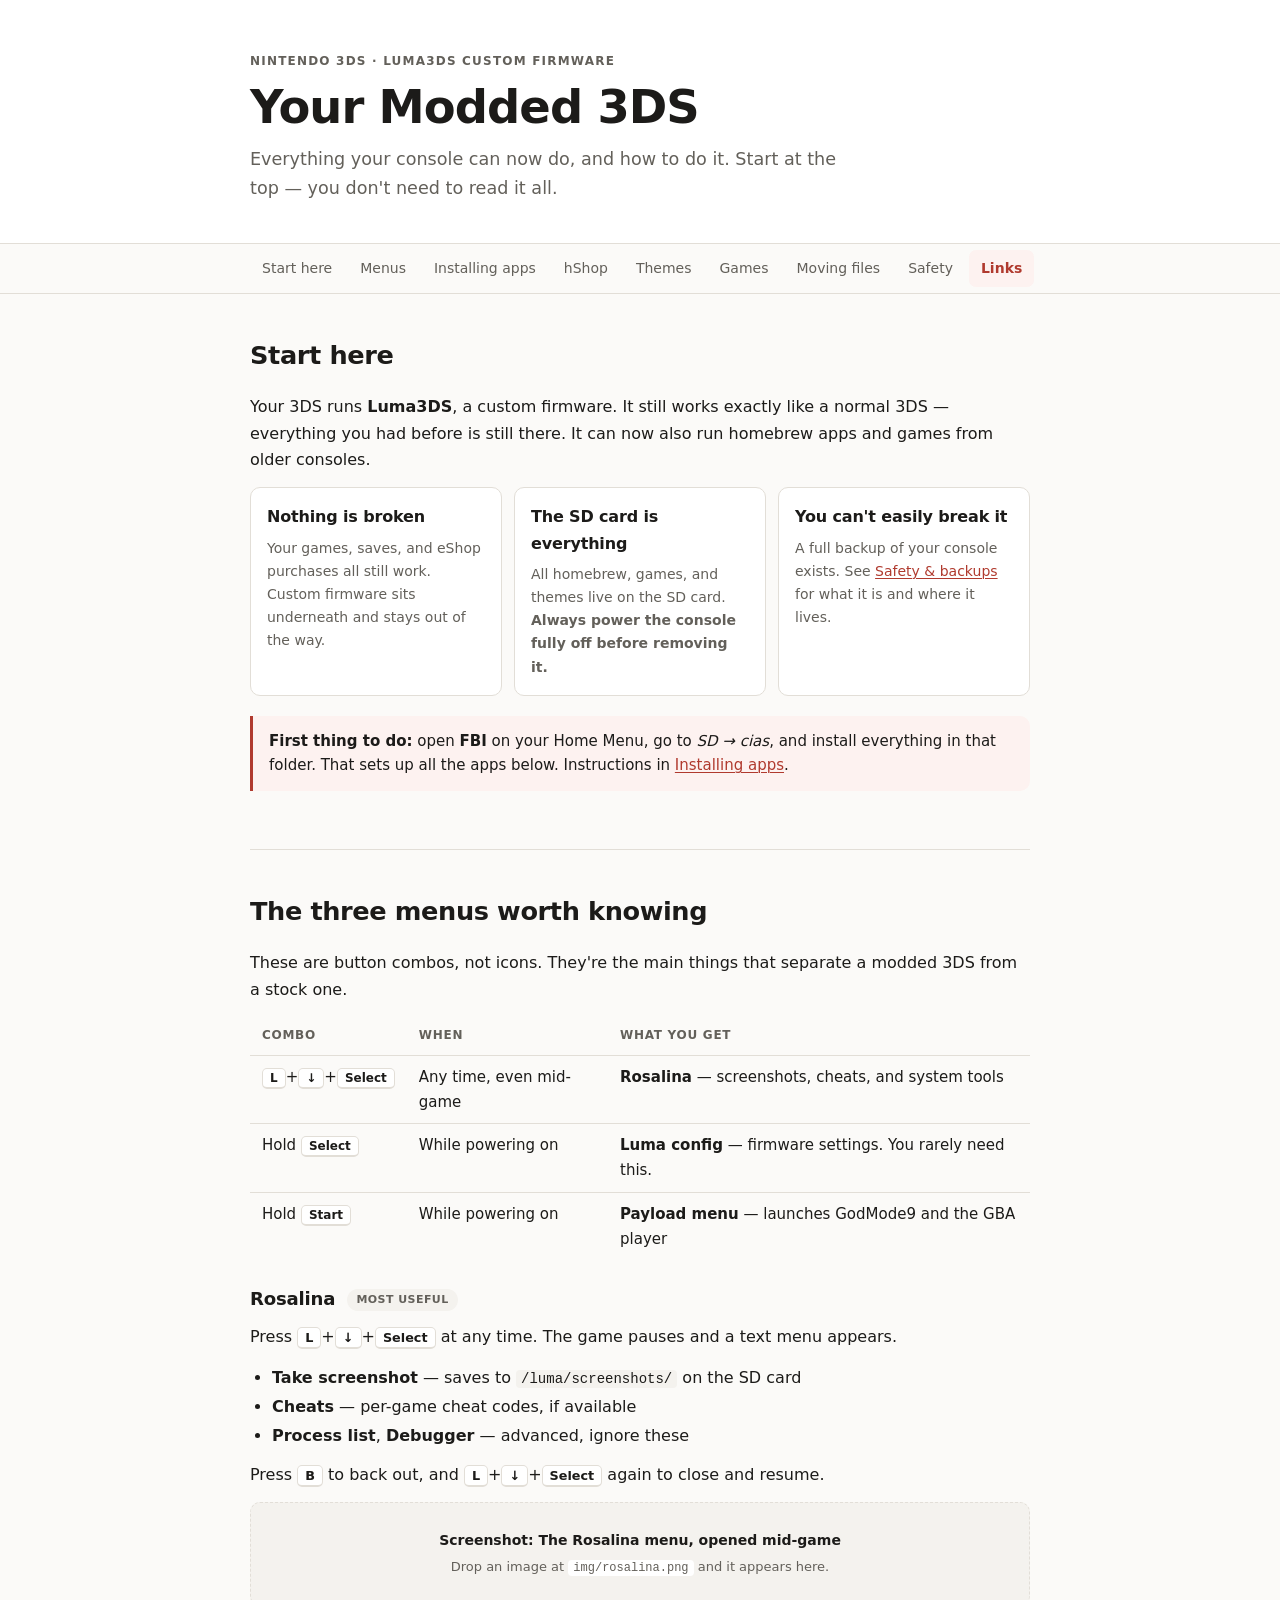
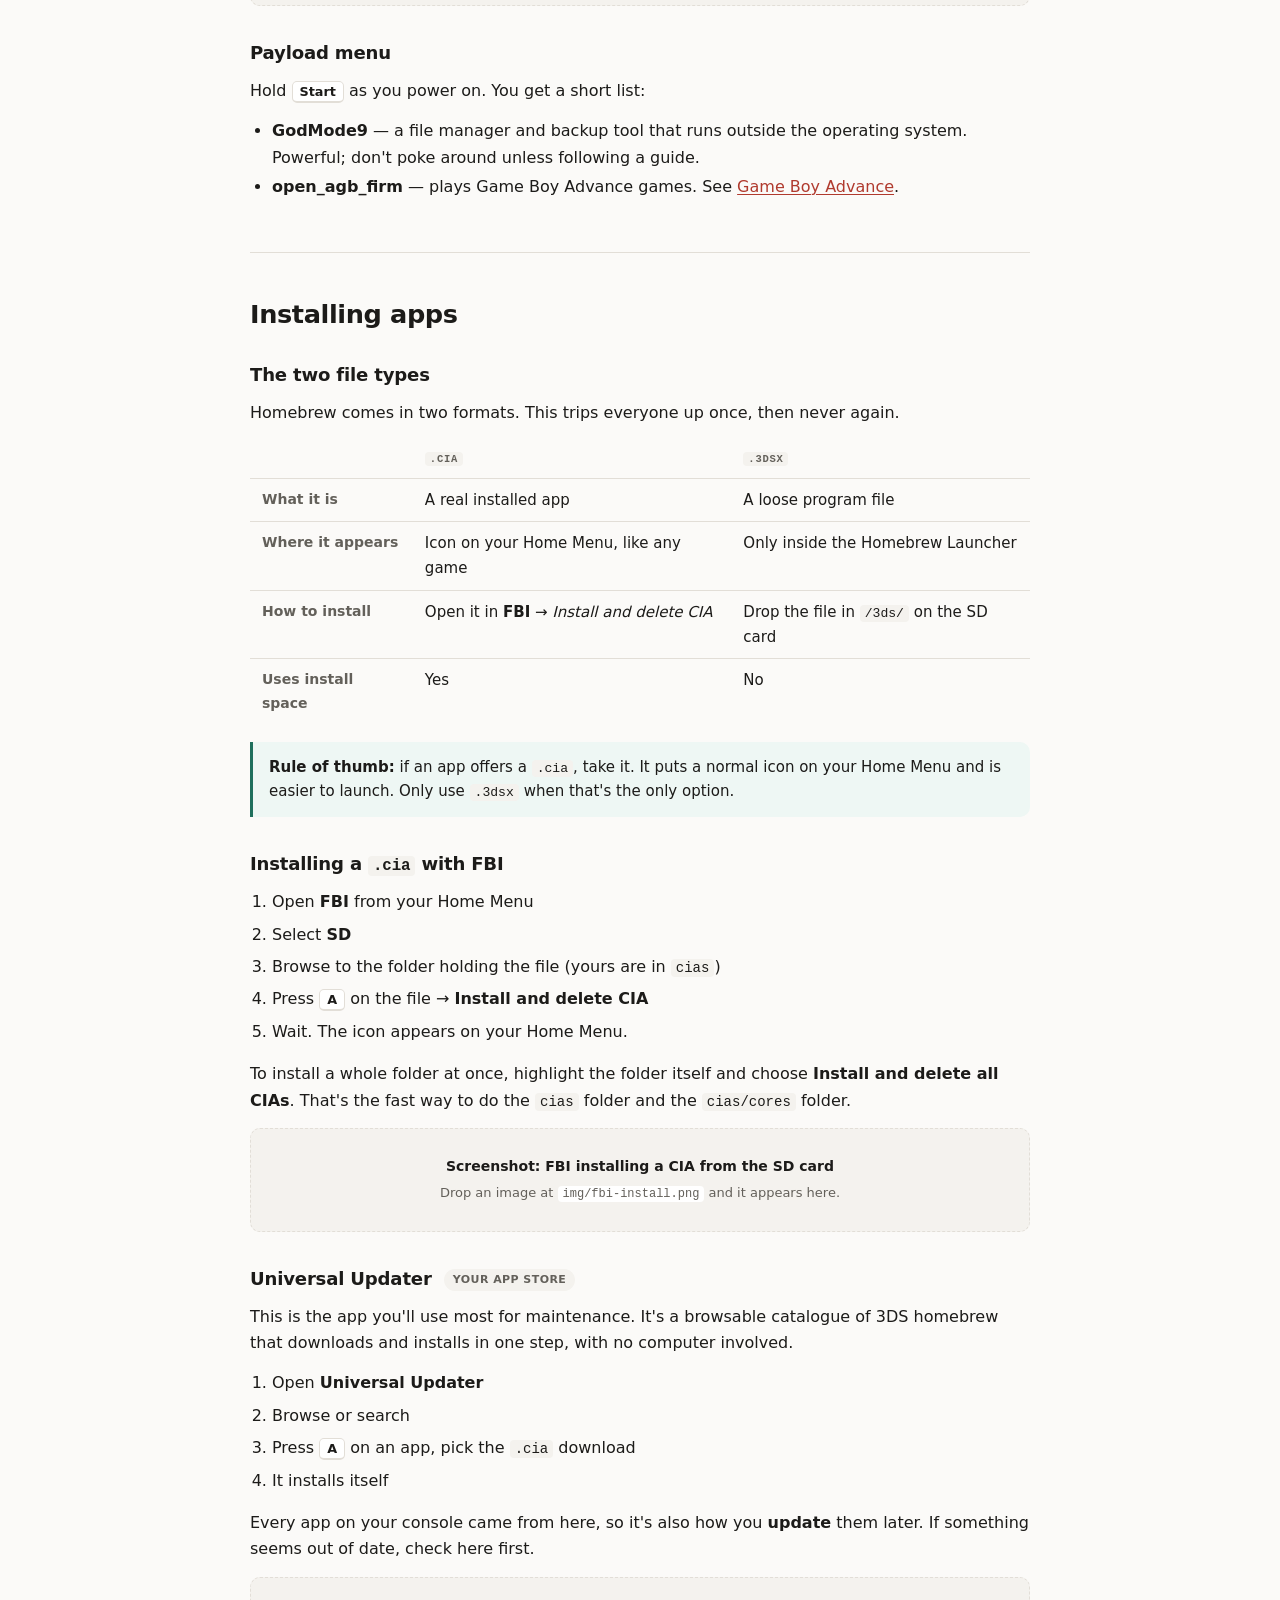
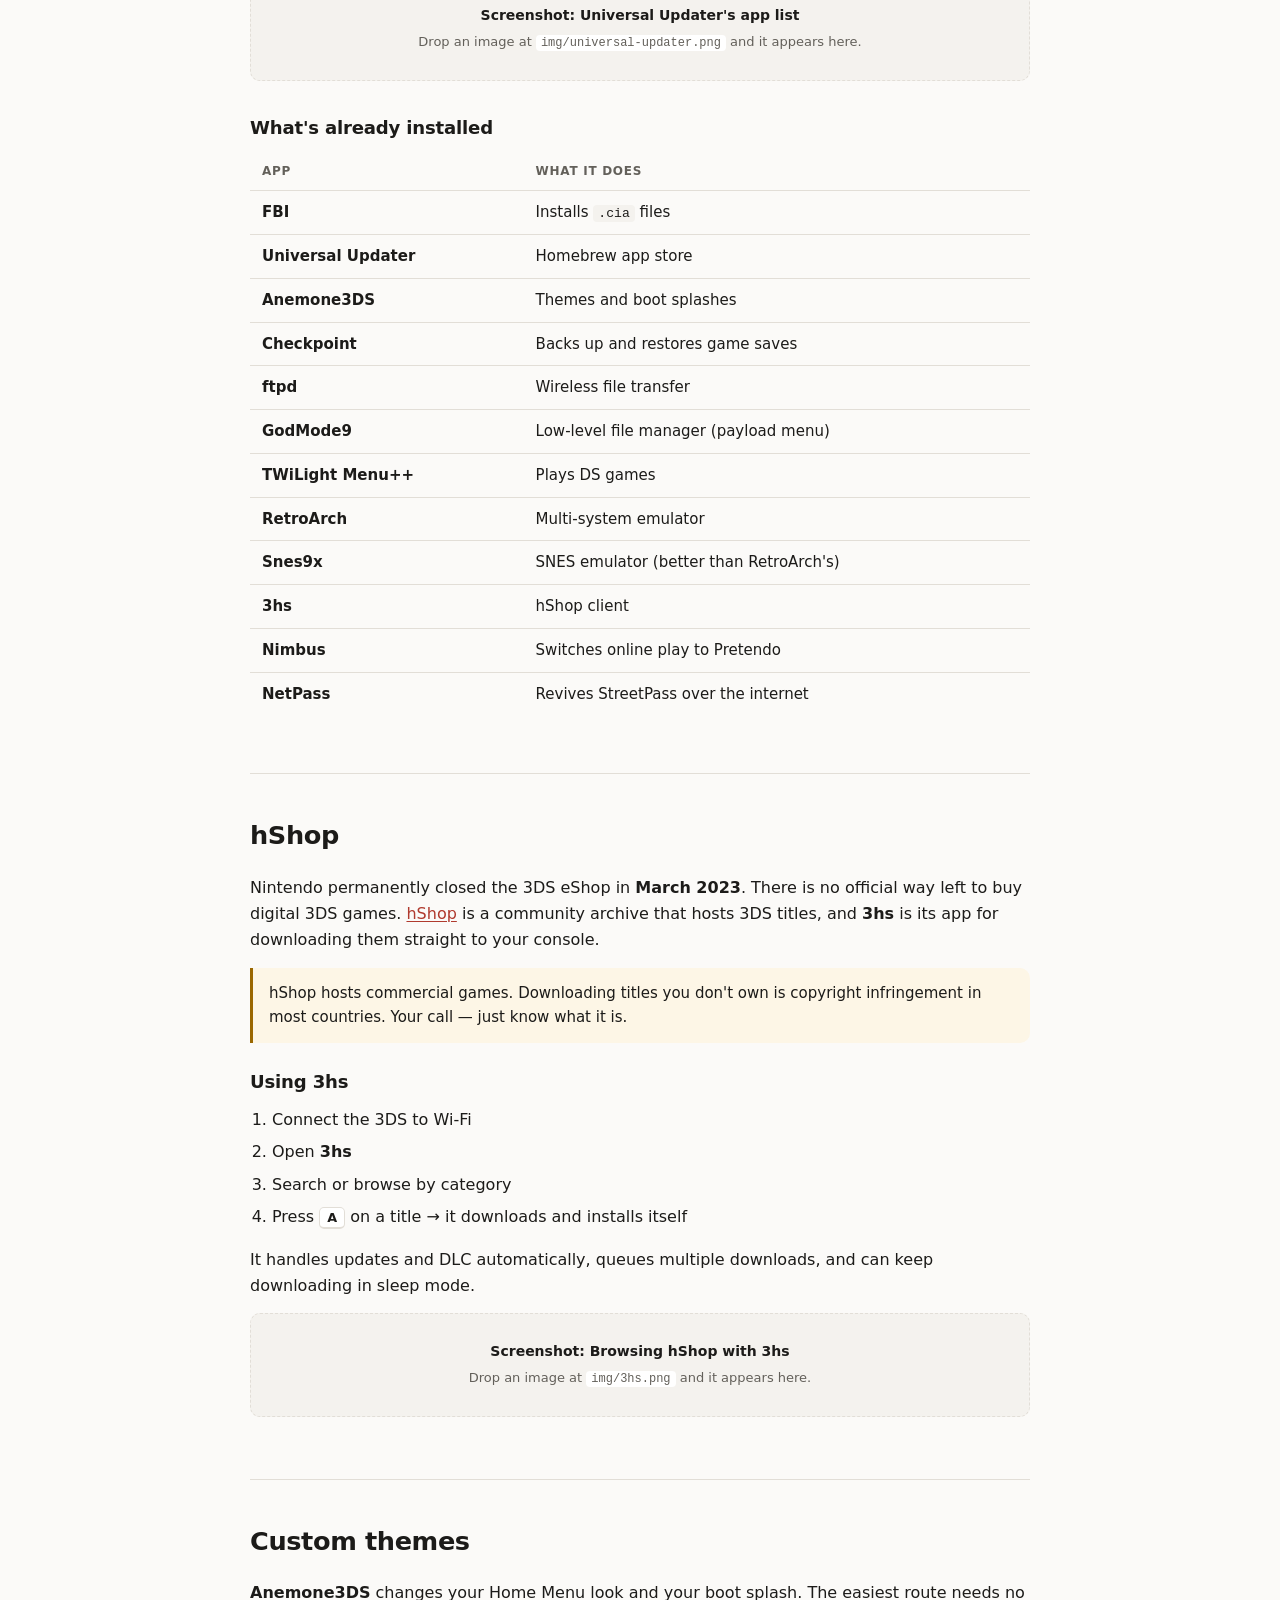
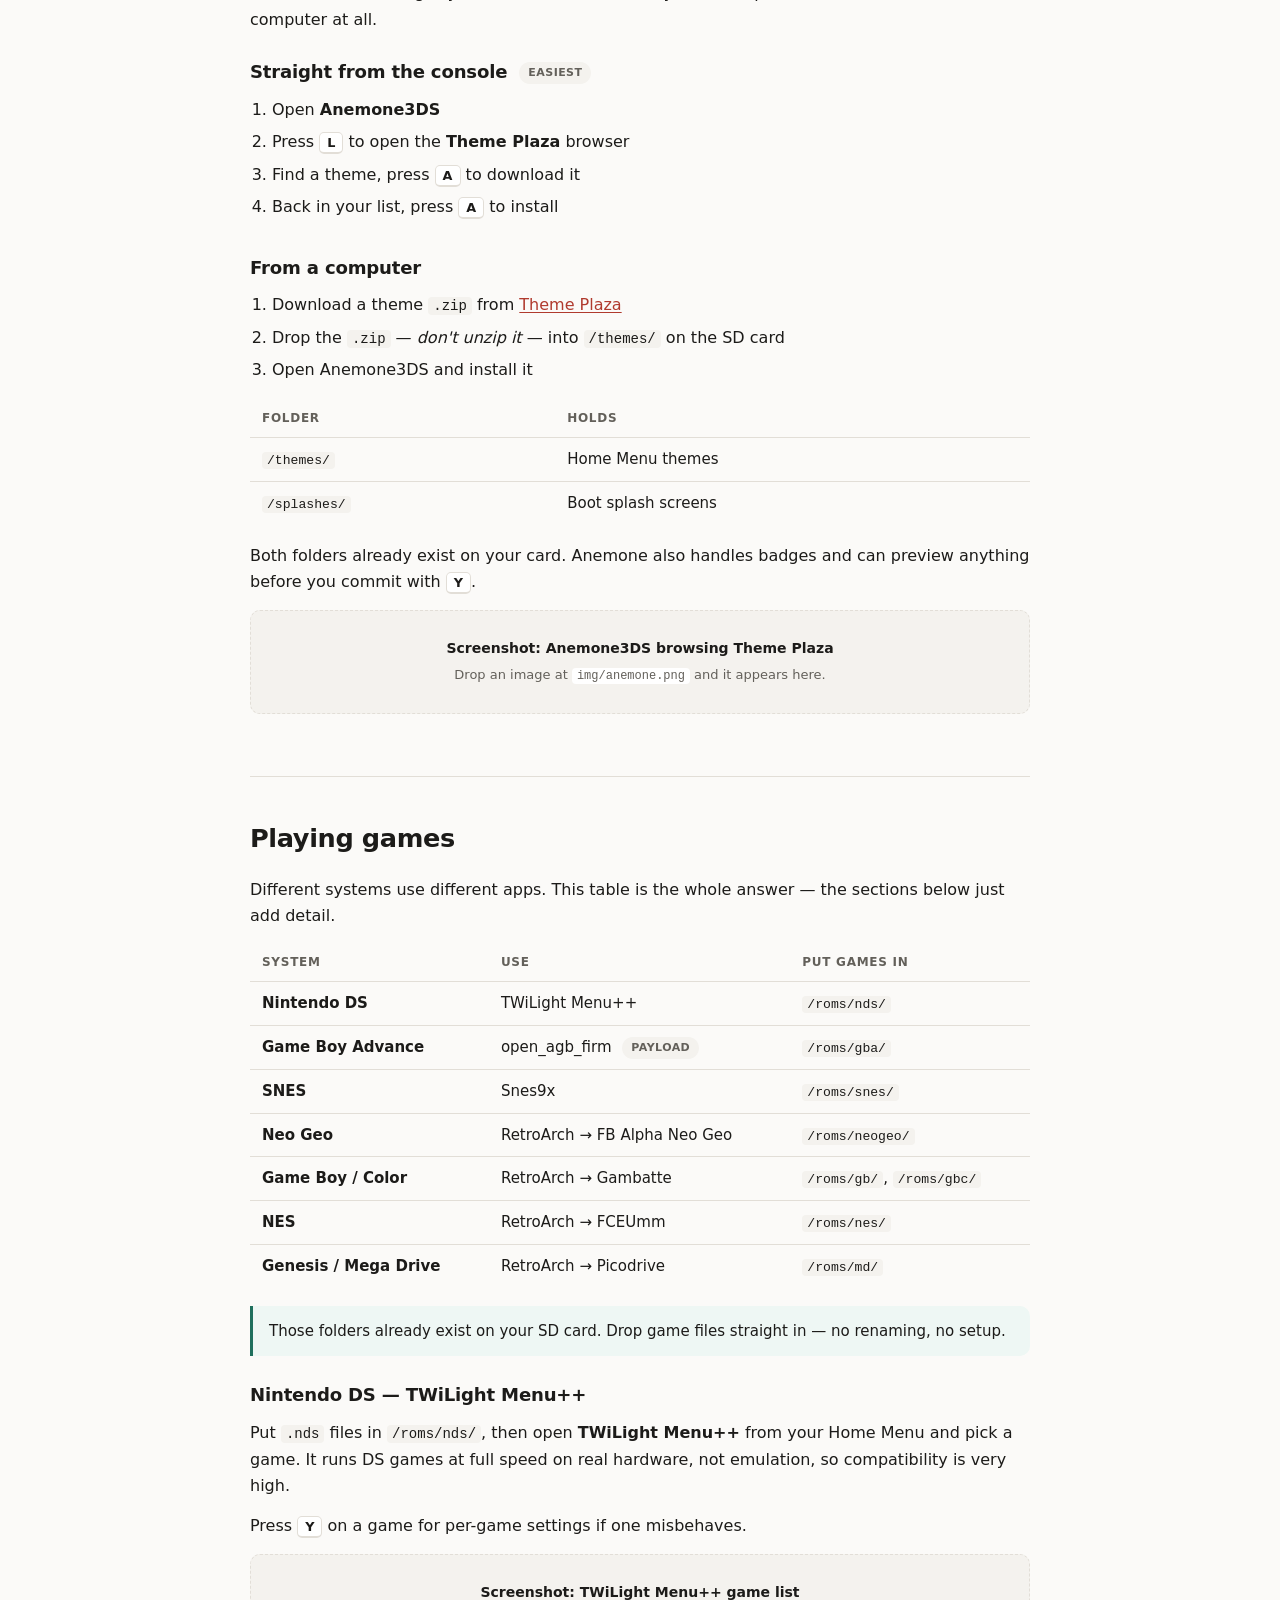
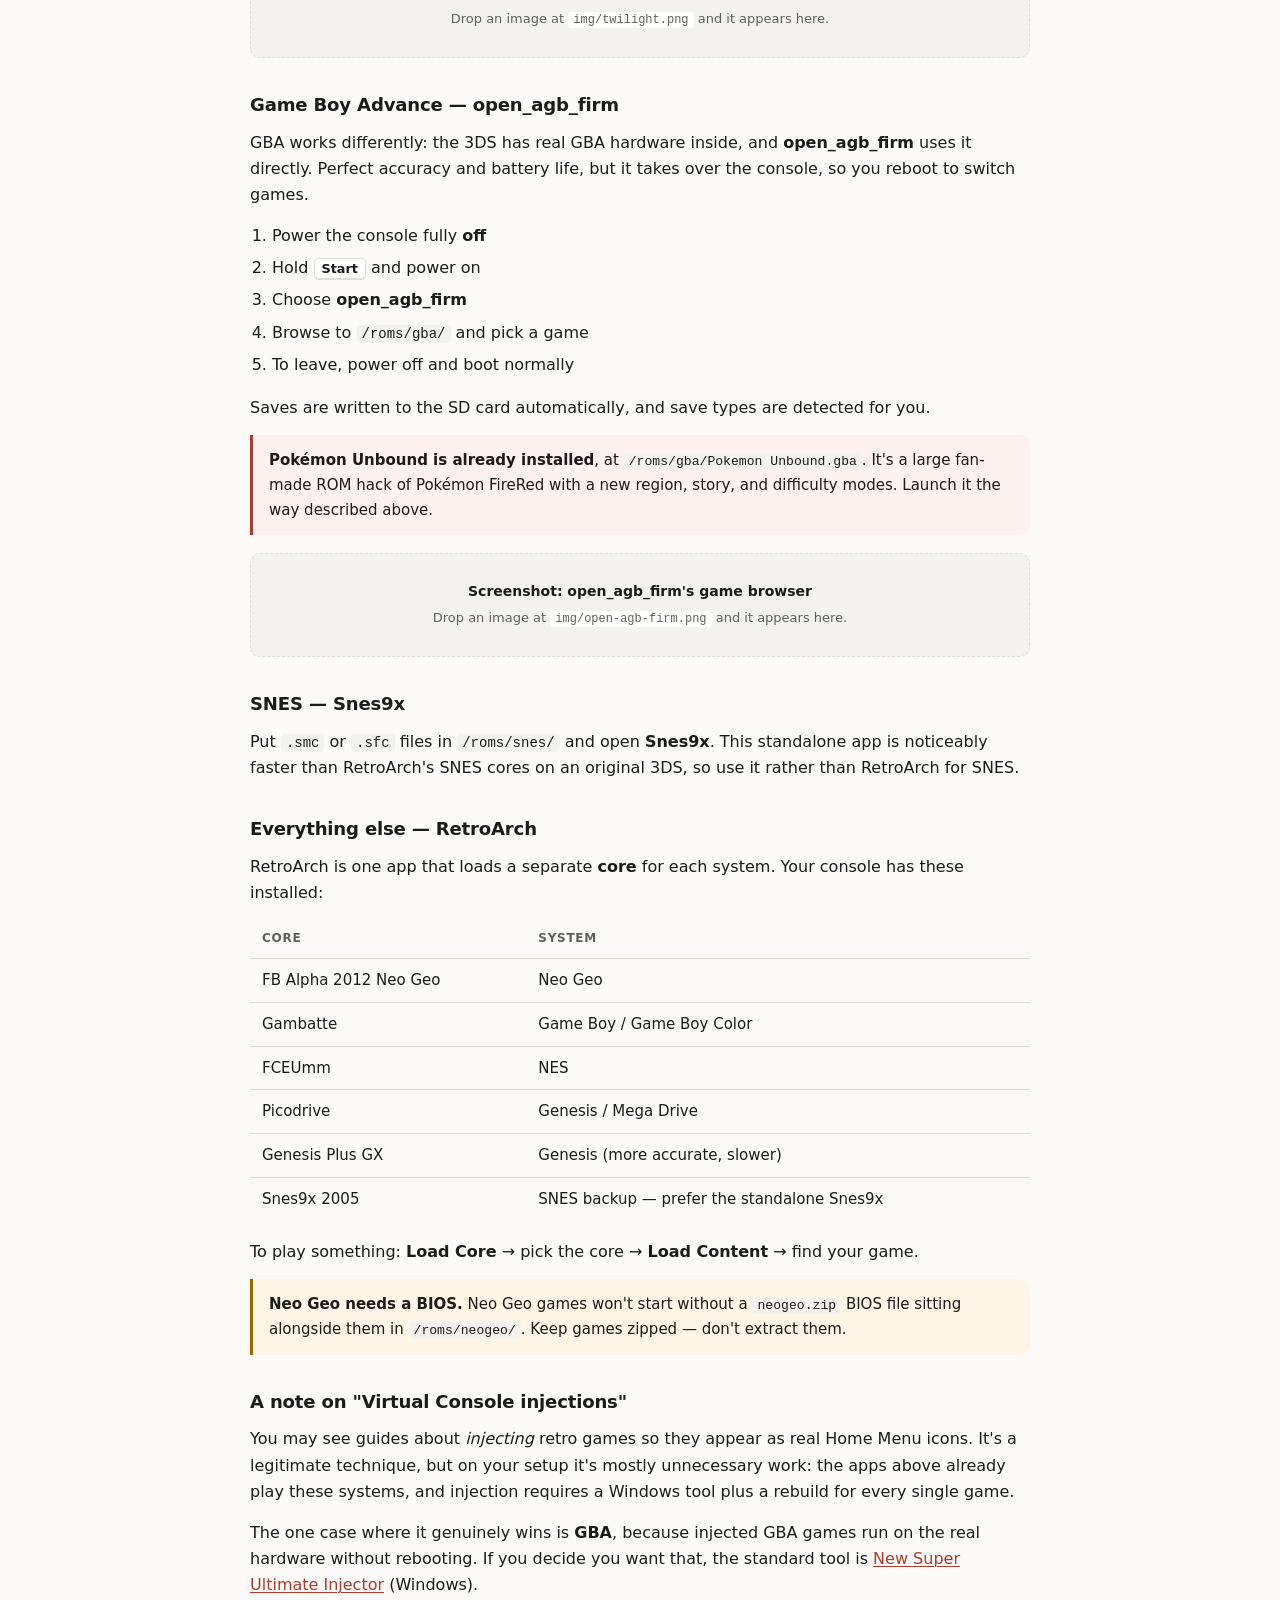
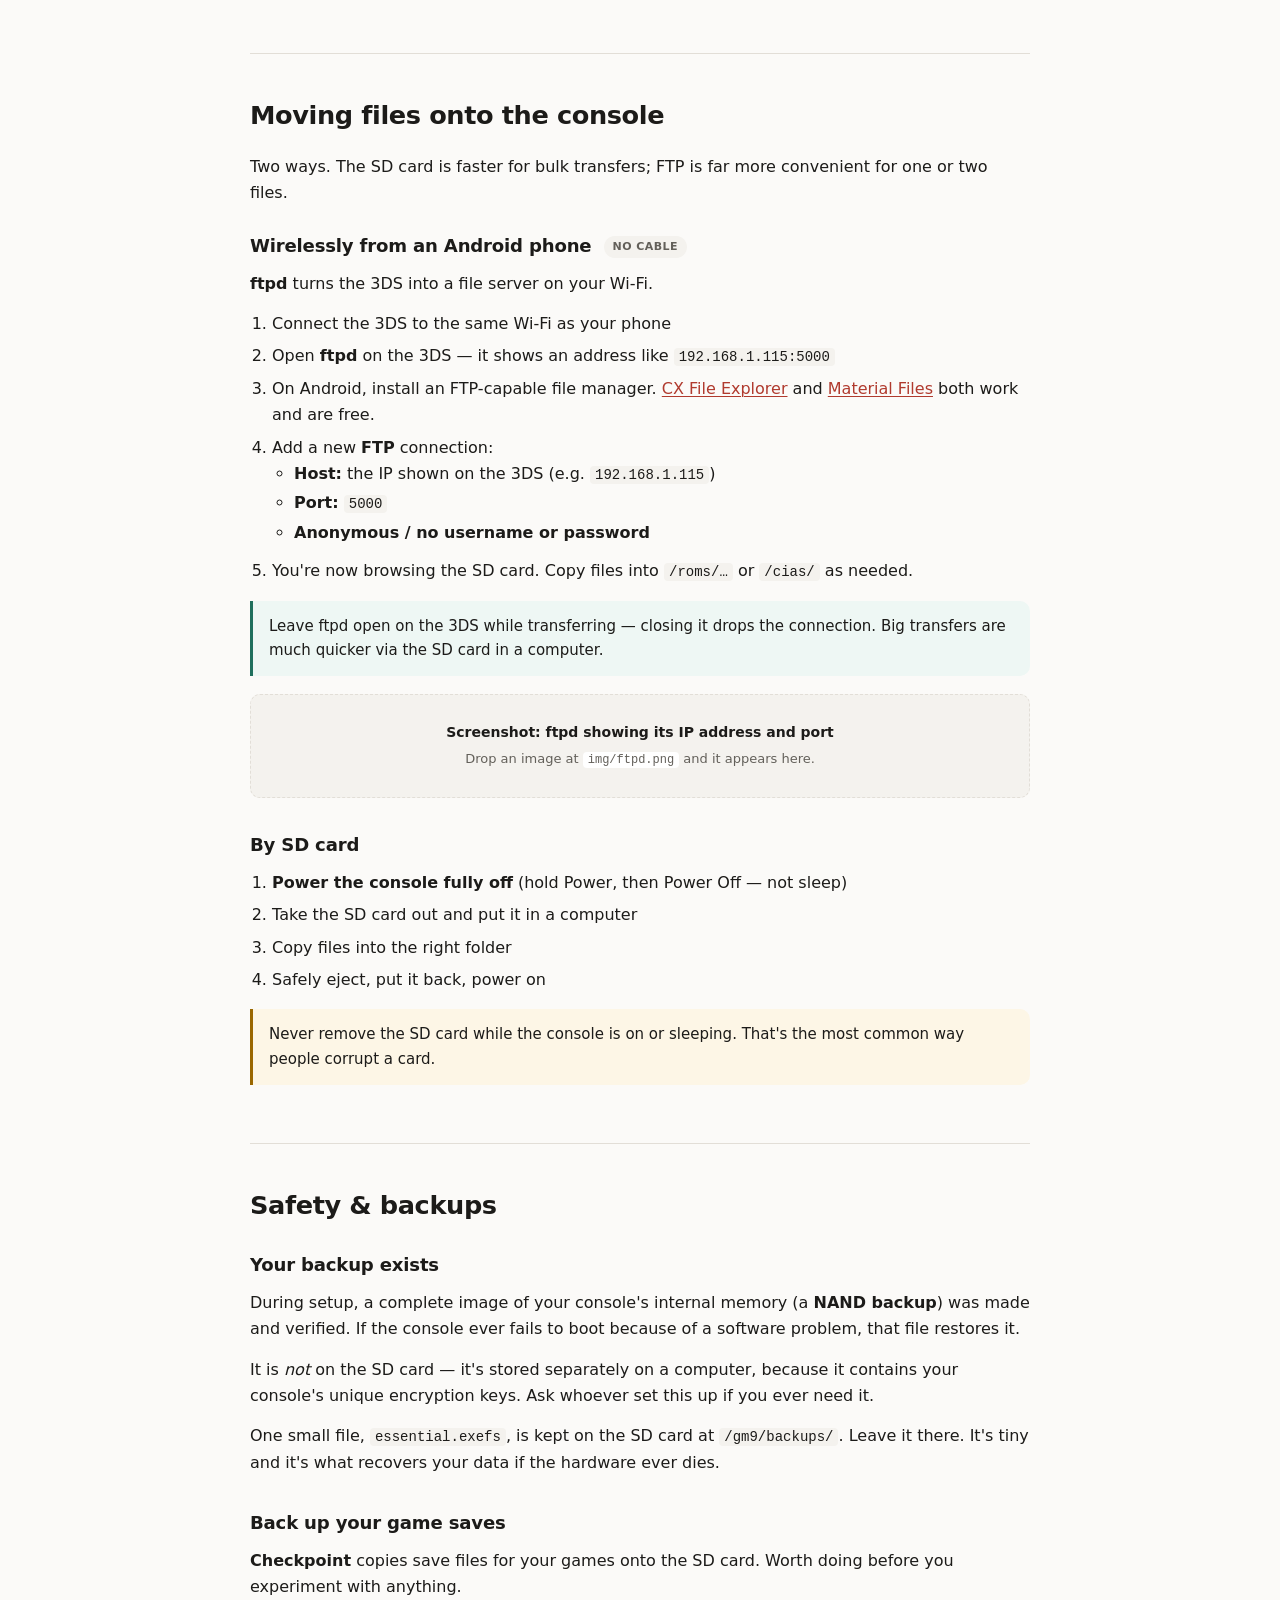
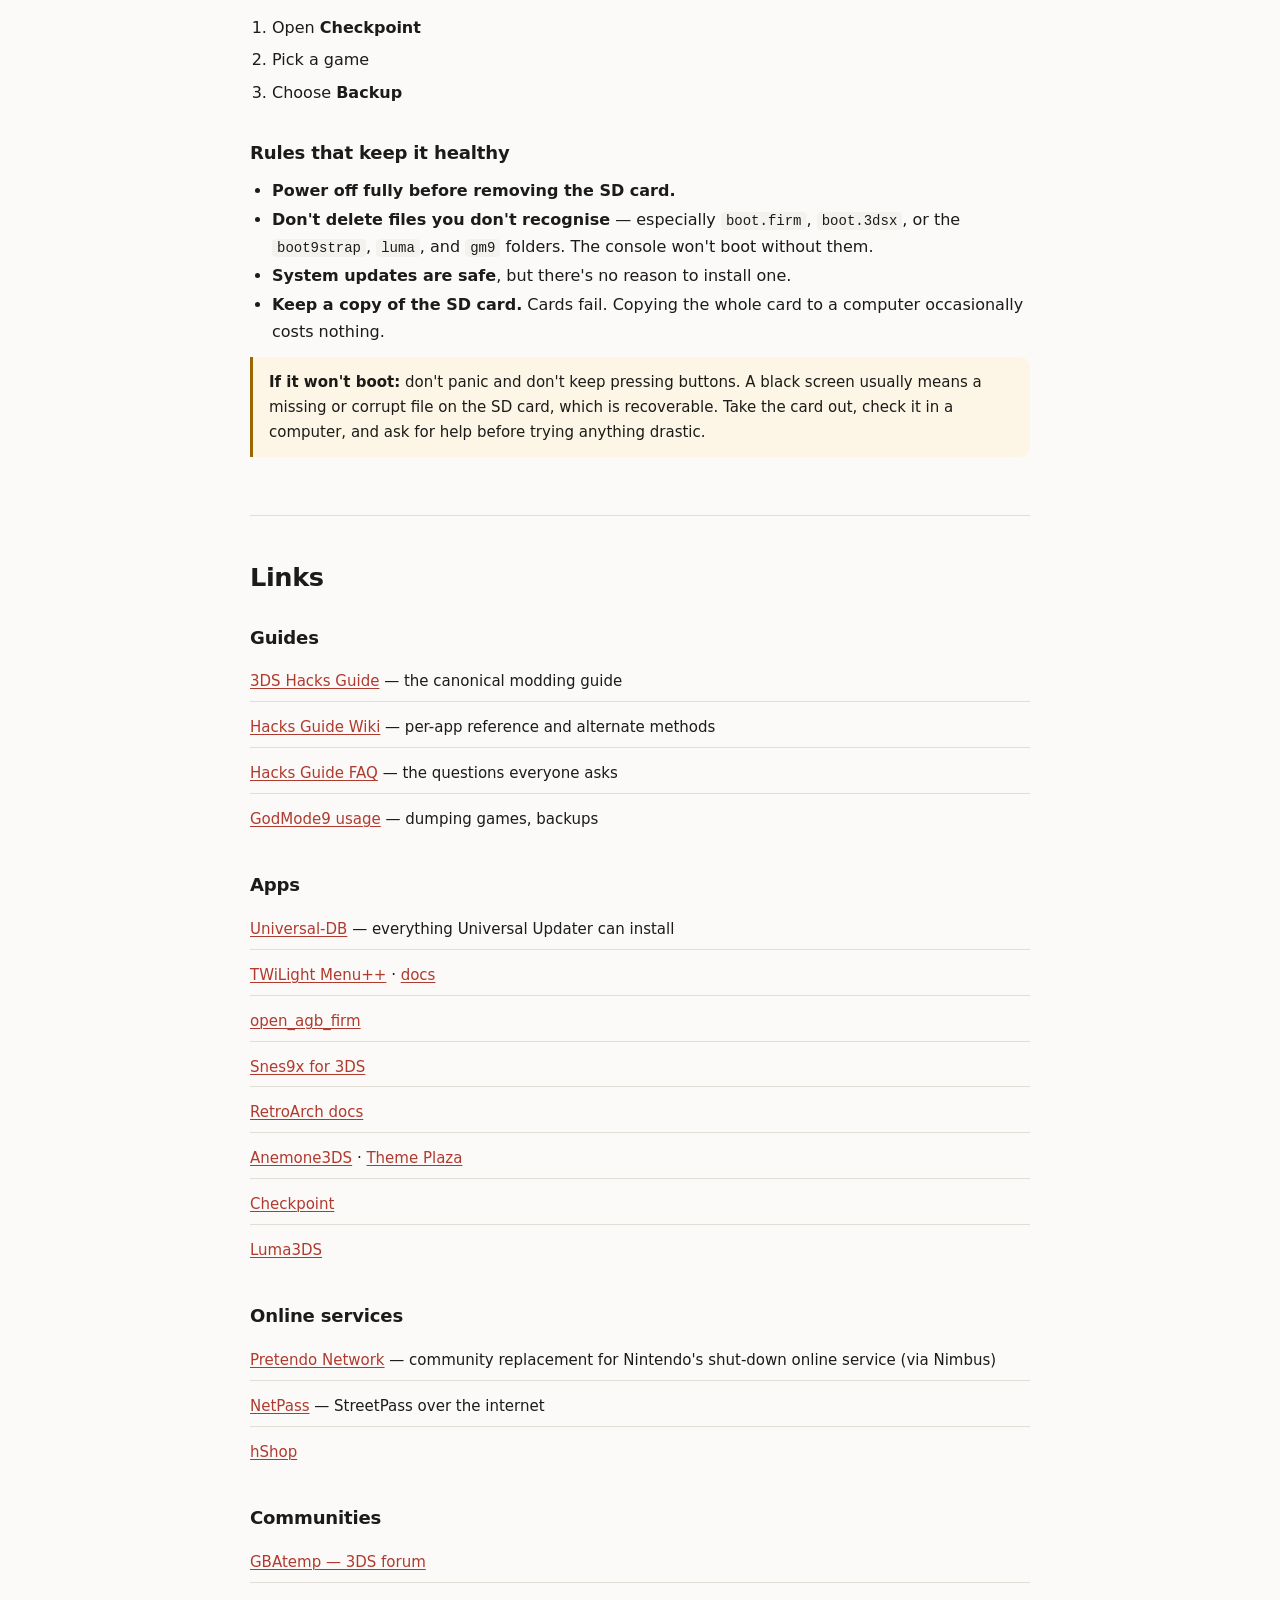
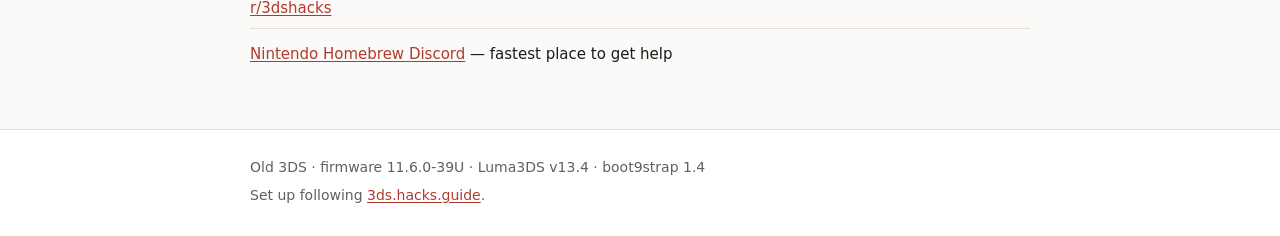
==== index.html @ baed02fb "Add modded 3DS owner's guide Single-page static site documenting a Luma3DS-modded Old 3DS: boot menu" ====
<!doctype html>
<html lang="en">
<head>
<meta charset="utf-8">
<meta name="viewport" content="width=device-width, initial-scale=1">
<title>Your Modded 3DS — Owner's Guide</title>
<meta name="description" content="A plain-English guide to your modded Nintendo 3DS: installing apps, themes, and playing DS, GBA, SNES, Neo Geo and Game Boy games.">
<link rel="stylesheet" href="style.css">
<link rel="icon" href="data:image/svg+xml,<svg xmlns='http://www.w3.org/2000/svg' viewBox='0 0 100 100'><text y='.9em' font-size='90'>🎮</text></svg>">
</head>
<body>

<a class="skip" href="#start">Skip to content</a>

<header class="hero">
  <div class="wrap">
    <p class="kicker">Nintendo 3DS · Luma3DS custom firmware</p>
    <h1>Your Modded 3DS</h1>
    <p class="lede">Everything your console can now do, and how to do it. Start at the top — you don't need to read it all.</p>
  </div>
</header>

<nav class="toc" aria-label="Sections">
  <div class="wrap">
    <a href="#start">Start here</a>
    <a href="#menus">Menus</a>
    <a href="#apps">Installing apps</a>
    <a href="#hshop">hShop</a>
    <a href="#themes">Themes</a>
    <a href="#games">Games</a>
    <a href="#files">Moving files</a>
    <a href="#safety">Safety</a>
    <a href="#links">Links</a>
  </div>
</nav>

<main class="wrap">

<!-- ═══════════════════════════════ START ═══════════════════════════════ -->
<section id="start">
  <h2>Start here</h2>

  <p>Your 3DS runs <strong>Luma3DS</strong>, a custom firmware. It still works exactly like a normal 3DS — everything you had before is still there. It can now also run homebrew apps and games from older consoles.</p>

  <div class="grid-3">
    <div class="card">
      <h3>Nothing is broken</h3>
      <p>Your games, saves, and eShop purchases all still work. Custom firmware sits underneath and stays out of the way.</p>
    </div>
    <div class="card">
      <h3>The SD card is everything</h3>
      <p>All homebrew, games, and themes live on the SD card. <strong>Always power the console fully off before removing it.</strong></p>
    </div>
    <div class="card">
      <h3>You can't easily break it</h3>
      <p>A full backup of your console exists. See <a href="#safety">Safety &amp; backups</a> for what it is and where it lives.</p>
    </div>
  </div>

  <div class="callout do">
    <strong>First thing to do:</strong> open <strong>FBI</strong> on your Home Menu, go to <em>SD → cias</em>, and install everything in that folder. That sets up all the apps below. Instructions in <a href="#apps">Installing apps</a>.
  </div>
</section>

<!-- ═══════════════════════════════ MENUS ═══════════════════════════════ -->
<section id="menus">
  <h2>The three menus worth knowing</h2>
  <p>These are button combos, not icons. They're the main things that separate a modded 3DS from a stock one.</p>

  <table>
    <thead>
      <tr><th>Combo</th><th>When</th><th>What you get</th></tr>
    </thead>
    <tbody>
      <tr>
        <td><kbd>L</kbd>+<kbd>↓</kbd>+<kbd>Select</kbd></td>
        <td>Any time, even mid-game</td>
        <td><strong>Rosalina</strong> — screenshots, cheats, and system tools</td>
      </tr>
      <tr>
        <td>Hold <kbd>Select</kbd></td>
        <td>While powering on</td>
        <td><strong>Luma config</strong> — firmware settings. You rarely need this.</td>
      </tr>
      <tr>
        <td>Hold <kbd>Start</kbd></td>
        <td>While powering on</td>
        <td><strong>Payload menu</strong> — launches GodMode9 and the GBA player</td>
      </tr>
    </tbody>
  </table>

  <h3>Rosalina <span class="tag">most useful</span></h3>
  <p>Press <kbd>L</kbd>+<kbd>↓</kbd>+<kbd>Select</kbd> at any time. The game pauses and a text menu appears.</p>
  <ul class="tight">
    <li><strong>Take screenshot</strong> — saves to <code>/luma/screenshots/</code> on the SD card</li>
    <li><strong>Cheats</strong> — per-game cheat codes, if available</li>
    <li><strong>Process list</strong>, <strong>Debugger</strong> — advanced, ignore these</li>
  </ul>
  <p>Press <kbd>B</kbd> to back out, and <kbd>L</kbd>+<kbd>↓</kbd>+<kbd>Select</kbd> again to close and resume.</p>

  <figure class="shot" data-img="rosalina.png" data-cap="The Rosalina menu, opened mid-game"></figure>

  <h3>Payload menu</h3>
  <p>Hold <kbd>Start</kbd> as you power on. You get a short list:</p>
  <ul class="tight">
    <li><strong>GodMode9</strong> — a file manager and backup tool that runs outside the operating system. Powerful; don't poke around unless following a guide.</li>
    <li><strong>open_agb_firm</strong> — plays Game Boy Advance games. See <a href="#gba">Game Boy Advance</a>.</li>
  </ul>
</section>

<!-- ═══════════════════════════════ APPS ═══════════════════════════════ -->
<section id="apps">
  <h2>Installing apps</h2>

  <h3>The two file types</h3>
  <p>Homebrew comes in two formats. This trips everyone up once, then never again.</p>

  <table>
    <thead>
      <tr><th></th><th><code>.cia</code></th><th><code>.3dsx</code></th></tr>
    </thead>
    <tbody>
      <tr><th scope="row">What it is</th><td>A real installed app</td><td>A loose program file</td></tr>
      <tr><th scope="row">Where it appears</th><td>Icon on your Home Menu, like any game</td><td>Only inside the Homebrew Launcher</td></tr>
      <tr><th scope="row">How to install</th><td>Open it in <strong>FBI</strong> → <em>Install and delete CIA</em></td><td>Drop the file in <code>/3ds/</code> on the SD card</td></tr>
      <tr><th scope="row">Uses install space</th><td>Yes</td><td>No</td></tr>
    </tbody>
  </table>

  <div class="callout tip">
    <strong>Rule of thumb:</strong> if an app offers a <code>.cia</code>, take it. It puts a normal icon on your Home Menu and is easier to launch. Only use <code>.3dsx</code> when that's the only option.
  </div>

  <h3>Installing a <code>.cia</code> with FBI</h3>
  <ol>
    <li>Open <strong>FBI</strong> from your Home Menu</li>
    <li>Select <strong>SD</strong></li>
    <li>Browse to the folder holding the file (yours are in <code>cias</code>)</li>
    <li>Press <kbd>A</kbd> on the file → <strong>Install and delete CIA</strong></li>
    <li>Wait. The icon appears on your Home Menu.</li>
  </ol>
  <p>To install a whole folder at once, highlight the folder itself and choose <strong>Install and delete all CIAs</strong>. That's the fast way to do the <code>cias</code> folder and the <code>cias/cores</code> folder.</p>

  <figure class="shot" data-img="fbi-install.png" data-cap="FBI installing a CIA from the SD card"></figure>

  <h3>Universal Updater <span class="tag">your app store</span></h3>
  <p>This is the app you'll use most for maintenance. It's a browsable catalogue of 3DS homebrew that downloads and installs in one step, with no computer involved.</p>
  <ol>
    <li>Open <strong>Universal Updater</strong></li>
    <li>Browse or search</li>
    <li>Press <kbd>A</kbd> on an app, pick the <code>.cia</code> download</li>
    <li>It installs itself</li>
  </ol>
  <p>Every app on your console came from here, so it's also how you <strong>update</strong> them later. If something seems out of date, check here first.</p>

  <figure class="shot" data-img="universal-updater.png" data-cap="Universal Updater's app list"></figure>

  <h3>What's already installed</h3>
  <table>
    <thead><tr><th>App</th><th>What it does</th></tr></thead>
    <tbody>
      <tr><td><strong>FBI</strong></td><td>Installs <code>.cia</code> files</td></tr>
      <tr><td><strong>Universal Updater</strong></td><td>Homebrew app store</td></tr>
      <tr><td><strong>Anemone3DS</strong></td><td>Themes and boot splashes</td></tr>
      <tr><td><strong>Checkpoint</strong></td><td>Backs up and restores game saves</td></tr>
      <tr><td><strong>ftpd</strong></td><td>Wireless file transfer</td></tr>
      <tr><td><strong>GodMode9</strong></td><td>Low-level file manager (payload menu)</td></tr>
      <tr><td><strong>TWiLight Menu++</strong></td><td>Plays DS games</td></tr>
      <tr><td><strong>RetroArch</strong></td><td>Multi-system emulator</td></tr>
      <tr><td><strong>Snes9x</strong></td><td>SNES emulator (better than RetroArch's)</td></tr>
      <tr><td><strong>3hs</strong></td><td>hShop client</td></tr>
      <tr><td><strong>Nimbus</strong></td><td>Switches online play to Pretendo</td></tr>
      <tr><td><strong>NetPass</strong></td><td>Revives StreetPass over the internet</td></tr>
    </tbody>
  </table>
</section>

<!-- ═══════════════════════════════ HSHOP ═══════════════════════════════ -->
<section id="hshop">
  <h2>hShop</h2>

  <p>Nintendo permanently closed the 3DS eShop in <strong>March 2023</strong>. There is no official way left to buy digital 3DS games. <a href="https://hshop.erista.me/" rel="noopener">hShop</a> is a community archive that hosts 3DS titles, and <strong>3hs</strong> is its app for downloading them straight to your console.</p>

  <div class="callout warn">
    hShop hosts commercial games. Downloading titles you don't own is copyright infringement in most countries. Your call — just know what it is.
  </div>

  <h3>Using 3hs</h3>
  <ol>
    <li>Connect the 3DS to Wi-Fi</li>
    <li>Open <strong>3hs</strong></li>
    <li>Search or browse by category</li>
    <li>Press <kbd>A</kbd> on a title → it downloads and installs itself</li>
  </ol>
  <p>It handles updates and DLC automatically, queues multiple downloads, and can keep downloading in sleep mode.</p>

  <figure class="shot" data-img="3hs.png" data-cap="Browsing hShop with 3hs"></figure>
</section>

<!-- ═══════════════════════════════ THEMES ═══════════════════════════════ -->
<section id="themes">
  <h2>Custom themes</h2>

  <p><strong>Anemone3DS</strong> changes your Home Menu look and your boot splash. The easiest route needs no computer at all.</p>

  <h3>Straight from the console <span class="tag">easiest</span></h3>
  <ol>
    <li>Open <strong>Anemone3DS</strong></li>
    <li>Press <kbd>L</kbd> to open the <strong>Theme Plaza</strong> browser</li>
    <li>Find a theme, press <kbd>A</kbd> to download it</li>
    <li>Back in your list, press <kbd>A</kbd> to install</li>
  </ol>

  <h3>From a computer</h3>
  <ol>
    <li>Download a theme <code>.zip</code> from <a href="https://themeplaza.art/" rel="noopener">Theme Plaza</a></li>
    <li>Drop the <code>.zip</code> — <em>don't unzip it</em> — into <code>/themes/</code> on the SD card</li>
    <li>Open Anemone3DS and install it</li>
  </ol>

  <table>
    <thead><tr><th>Folder</th><th>Holds</th></tr></thead>
    <tbody>
      <tr><td><code>/themes/</code></td><td>Home Menu themes</td></tr>
      <tr><td><code>/splashes/</code></td><td>Boot splash screens</td></tr>
    </tbody>
  </table>

  <p>Both folders already exist on your card. Anemone also handles badges and can preview anything before you commit with <kbd>Y</kbd>.</p>

  <figure class="shot" data-img="anemone.png" data-cap="Anemone3DS browsing Theme Plaza"></figure>
</section>

<!-- ═══════════════════════════════ GAMES ═══════════════════════════════ -->
<section id="games">
  <h2>Playing games</h2>

  <p>Different systems use different apps. This table is the whole answer — the sections below just add detail.</p>

  <table class="routing">
    <thead><tr><th>System</th><th>Use</th><th>Put games in</th></tr></thead>
    <tbody>
      <tr><td>Nintendo DS</td><td>TWiLight Menu++</td><td><code>/roms/nds/</code></td></tr>
      <tr><td>Game Boy Advance</td><td>open_agb_firm <span class="tag">payload</span></td><td><code>/roms/gba/</code></td></tr>
      <tr><td>SNES</td><td>Snes9x</td><td><code>/roms/snes/</code></td></tr>
      <tr><td>Neo Geo</td><td>RetroArch → FB Alpha Neo Geo</td><td><code>/roms/neogeo/</code></td></tr>
      <tr><td>Game Boy / Color</td><td>RetroArch → Gambatte</td><td><code>/roms/gb/</code>, <code>/roms/gbc/</code></td></tr>
      <tr><td>NES</td><td>RetroArch → FCEUmm</td><td><code>/roms/nes/</code></td></tr>
      <tr><td>Genesis / Mega Drive</td><td>RetroArch → Picodrive</td><td><code>/roms/md/</code></td></tr>
    </tbody>
  </table>

  <div class="callout tip">
    Those folders already exist on your SD card. Drop game files straight in — no renaming, no setup.
  </div>

  <h3 id="ds">Nintendo DS — TWiLight Menu++</h3>
  <p>Put <code>.nds</code> files in <code>/roms/nds/</code>, then open <strong>TWiLight Menu++</strong> from your Home Menu and pick a game. It runs DS games at full speed on real hardware, not emulation, so compatibility is very high.</p>
  <p>Press <kbd>Y</kbd> on a game for per-game settings if one misbehaves.</p>

  <figure class="shot" data-img="twilight.png" data-cap="TWiLight Menu++ game list"></figure>

  <h3 id="gba">Game Boy Advance — open_agb_firm</h3>
  <p>GBA works differently: the 3DS has real GBA hardware inside, and <strong>open_agb_firm</strong> uses it directly. Perfect accuracy and battery life, but it takes over the console, so you reboot to switch games.</p>
  <ol>
    <li>Power the console fully <strong>off</strong></li>
    <li>Hold <kbd>Start</kbd> and power on</li>
    <li>Choose <strong>open_agb_firm</strong></li>
    <li>Browse to <code>/roms/gba/</code> and pick a game</li>
    <li>To leave, power off and boot normally</li>
  </ol>
  <p>Saves are written to the SD card automatically, and save types are detected for you.</p>

  <div class="callout do">
    <strong>Pokémon Unbound is already installed</strong>, at <code>/roms/gba/Pokemon Unbound.gba</code>. It's a large fan-made ROM hack of Pokémon FireRed with a new region, story, and difficulty modes. Launch it the way described above.
  </div>

  <figure class="shot" data-img="open-agb-firm.png" data-cap="open_agb_firm's game browser"></figure>

  <h3 id="snes">SNES — Snes9x</h3>
  <p>Put <code>.smc</code> or <code>.sfc</code> files in <code>/roms/snes/</code> and open <strong>Snes9x</strong>. This standalone app is noticeably faster than RetroArch's SNES cores on an original 3DS, so use it rather than RetroArch for SNES.</p>

  <h3 id="retroarch">Everything else — RetroArch</h3>
  <p>RetroArch is one app that loads a separate <strong>core</strong> for each system. Your console has these installed:</p>
  <table>
    <thead><tr><th>Core</th><th>System</th></tr></thead>
    <tbody>
      <tr><td>FB Alpha 2012 Neo Geo</td><td>Neo Geo</td></tr>
      <tr><td>Gambatte</td><td>Game Boy / Game Boy Color</td></tr>
      <tr><td>FCEUmm</td><td>NES</td></tr>
      <tr><td>Picodrive</td><td>Genesis / Mega Drive</td></tr>
      <tr><td>Genesis Plus GX</td><td>Genesis (more accurate, slower)</td></tr>
      <tr><td>Snes9x 2005</td><td>SNES backup — prefer the standalone Snes9x</td></tr>
    </tbody>
  </table>
  <p>To play something: <strong>Load Core</strong> → pick the core → <strong>Load Content</strong> → find your game.</p>

  <div class="callout warn">
    <strong>Neo Geo needs a BIOS.</strong> Neo Geo games won't start without a <code>neogeo.zip</code> BIOS file sitting alongside them in <code>/roms/neogeo/</code>. Keep games zipped — don't extract them.
  </div>

  <h3 id="vc">A note on "Virtual Console injections"</h3>
  <p>You may see guides about <em>injecting</em> retro games so they appear as real Home Menu icons. It's a legitimate technique, but on your setup it's mostly unnecessary work: the apps above already play these systems, and injection requires a Windows tool plus a rebuild for every single game.</p>
  <p>The one case where it genuinely wins is <strong>GBA</strong>, because injected GBA games run on the real hardware without rebooting. If you decide you want that, the standard tool is <a href="https://gbatemp.net/threads/new-super-ultimate-injector-3ds.539175/" rel="noopener">New Super Ultimate Injector</a> (Windows).</p>
</section>

<!-- ═══════════════════════════════ FILES ═══════════════════════════════ -->
<section id="files">
  <h2>Moving files onto the console</h2>

  <p>Two ways. The SD card is faster for bulk transfers; FTP is far more convenient for one or two files.</p>

  <h3>Wirelessly from an Android phone <span class="tag">no cable</span></h3>
  <p><strong>ftpd</strong> turns the 3DS into a file server on your Wi-Fi.</p>
  <ol>
    <li>Connect the 3DS to the same Wi-Fi as your phone</li>
    <li>Open <strong>ftpd</strong> on the 3DS — it shows an address like <code>192.168.1.115:5000</code></li>
    <li>On Android, install an FTP-capable file manager. <a href="https://play.google.com/store/apps/details?id=com.cxinventor.file.explorer" rel="noopener">CX File Explorer</a> and <a href="https://f-droid.org/packages/me.zhanghai.android.files/" rel="noopener">Material Files</a> both work and are free.</li>
    <li>Add a new <strong>FTP</strong> connection:
      <ul class="tight">
        <li><strong>Host:</strong> the IP shown on the 3DS (e.g. <code>192.168.1.115</code>)</li>
        <li><strong>Port:</strong> <code>5000</code></li>
        <li><strong>Anonymous / no username or password</strong></li>
      </ul>
    </li>
    <li>You're now browsing the SD card. Copy files into <code>/roms/…</code> or <code>/cias/</code> as needed.</li>
  </ol>

  <div class="callout tip">
    Leave ftpd open on the 3DS while transferring — closing it drops the connection. Big transfers are much quicker via the SD card in a computer.
  </div>

  <figure class="shot" data-img="ftpd.png" data-cap="ftpd showing its IP address and port"></figure>

  <h3>By SD card</h3>
  <ol>
    <li><strong>Power the console fully off</strong> (hold Power, then Power Off — not sleep)</li>
    <li>Take the SD card out and put it in a computer</li>
    <li>Copy files into the right folder</li>
    <li>Safely eject, put it back, power on</li>
  </ol>
  <div class="callout warn">
    Never remove the SD card while the console is on or sleeping. That's the most common way people corrupt a card.
  </div>
</section>

<!-- ═══════════════════════════════ SAFETY ═══════════════════════════════ -->
<section id="safety">
  <h2>Safety &amp; backups</h2>

  <h3>Your backup exists</h3>
  <p>During setup, a complete image of your console's internal memory (a <strong>NAND backup</strong>) was made and verified. If the console ever fails to boot because of a software problem, that file restores it.</p>
  <p>It is <em>not</em> on the SD card — it's stored separately on a computer, because it contains your console's unique encryption keys. Ask whoever set this up if you ever need it.</p>

  <p>One small file, <code>essential.exefs</code>, is kept on the SD card at <code>/gm9/backups/</code>. Leave it there. It's tiny and it's what recovers your data if the hardware ever dies.</p>

  <h3>Back up your game saves</h3>
  <p><strong>Checkpoint</strong> copies save files for your games onto the SD card. Worth doing before you experiment with anything.</p>
  <ol>
    <li>Open <strong>Checkpoint</strong></li>
    <li>Pick a game</li>
    <li>Choose <strong>Backup</strong></li>
  </ol>

  <h3>Rules that keep it healthy</h3>
  <ul class="tight">
    <li><strong>Power off fully before removing the SD card.</strong></li>
    <li><strong>Don't delete files you don't recognise</strong> — especially <code>boot.firm</code>, <code>boot.3dsx</code>, or the <code>boot9strap</code>, <code>luma</code>, and <code>gm9</code> folders. The console won't boot without them.</li>
    <li><strong>System updates are safe</strong>, but there's no reason to install one.</li>
    <li><strong>Keep a copy of the SD card.</strong> Cards fail. Copying the whole card to a computer occasionally costs nothing.</li>
  </ul>

  <div class="callout warn">
    <strong>If it won't boot:</strong> don't panic and don't keep pressing buttons. A black screen usually means a missing or corrupt file on the SD card, which is recoverable. Take the card out, check it in a computer, and ask for help before trying anything drastic.
  </div>
</section>

<!-- ═══════════════════════════════ LINKS ═══════════════════════════════ -->
<section id="links">
  <h2>Links</h2>

  <h3>Guides</h3>
  <ul class="links">
    <li><a href="https://3ds.hacks.guide/" rel="noopener">3DS Hacks Guide</a> — the canonical modding guide</li>
    <li><a href="https://wiki.hacks.guide/wiki/3DS:" rel="noopener">Hacks Guide Wiki</a> — per-app reference and alternate methods</li>
    <li><a href="https://3ds.hacks.guide/faq" rel="noopener">Hacks Guide FAQ</a> — the questions everyone asks</li>
    <li><a href="https://3ds.hacks.guide/godmode9-usage" rel="noopener">GodMode9 usage</a> — dumping games, backups</li>
  </ul>

  <h3>Apps</h3>
  <ul class="links">
    <li><a href="https://db.universal-team.net/" rel="noopener">Universal-DB</a> — everything Universal Updater can install</li>
    <li><a href="https://github.com/DS-Homebrew/TWiLightMenu" rel="noopener">TWiLight Menu++</a> · <a href="https://wiki.ds-homebrew.com/twilightmenu/" rel="noopener">docs</a></li>
    <li><a href="https://github.com/profi200/open_agb_firm" rel="noopener">open_agb_firm</a></li>
    <li><a href="https://github.com/matbo87/snes9x_3ds" rel="noopener">Snes9x for 3DS</a></li>
    <li><a href="https://docs.libretro.com/" rel="noopener">RetroArch docs</a></li>
    <li><a href="https://github.com/astronautlevel2/Anemone3DS" rel="noopener">Anemone3DS</a> · <a href="https://themeplaza.art/" rel="noopener">Theme Plaza</a></li>
    <li><a href="https://github.com/FlagBrew/Checkpoint" rel="noopener">Checkpoint</a></li>
    <li><a href="https://github.com/LumaTeam/Luma3DS" rel="noopener">Luma3DS</a></li>
  </ul>

  <h3>Online services</h3>
  <ul class="links">
    <li><a href="https://pretendo.network/" rel="noopener">Pretendo Network</a> — community replacement for Nintendo's shut-down online service (via Nimbus)</li>
    <li><a href="https://gitlab.com/3ds-netpass/netpass" rel="noopener">NetPass</a> — StreetPass over the internet</li>
    <li><a href="https://hshop.erista.me/" rel="noopener">hShop</a></li>
  </ul>

  <h3>Communities</h3>
  <ul class="links">
    <li><a href="https://gbatemp.net/forums/nintendo-3ds.271/" rel="noopener">GBAtemp — 3DS forum</a></li>
    <li><a href="https://www.reddit.com/r/3dshacks/" rel="noopener">r/3dshacks</a></li>
    <li><a href="https://discord.gg/MWxPgEp" rel="noopener">Nintendo Homebrew Discord</a> — fastest place to get help</li>
  </ul>
</section>

</main>

<footer>
  <div class="wrap">
    <p>Old 3DS · firmware 11.6.0-39U · Luma3DS v13.4 · boot9strap 1.4</p>
    <p class="muted">Set up following <a href="https://3ds.hacks.guide/" rel="noopener">3ds.hacks.guide</a>.</p>
  </div>
</footer>

<script src="app.js"></script>
</body>
</html>
---- style.css ----
/* ---------- tokens ---------- */
:root {
  --bg: #fbfaf8;
  --surface: #ffffff;
  --surface-2: #f4f2ee;
  --text: #1c1b19;
  --text-muted: #63605a;
  --border: #e2ded7;
  --accent: #b03a2e;
  --accent-soft: #fdf2f0;
  --tip: #1f6f5c;
  --tip-soft: #eef7f4;
  --warn: #9a6700;
  --warn-soft: #fdf6e6;
  --radius: 10px;
  --wrap: 820px;
  --mono: ui-monospace, "SF Mono", "Cascadia Code", Menlo, Consolas, monospace;
}

@media (prefers-color-scheme: dark) {
  :root {
    --bg: #16151a;
    --surface: #1e1d23;
    --surface-2: #26252c;
    --text: #e9e6e1;
    --text-muted: #a09b93;
    --border: #33313a;
    --accent: #e8796a;
    --accent-soft: #2a1e1d;
    --tip: #5fc0a4;
    --tip-soft: #172623;
    --warn: #e0b354;
    --warn-soft: #262017;
  }
}
:root[data-theme="dark"] {
  --bg: #16151a; --surface: #1e1d23; --surface-2: #26252c;
  --text: #e9e6e1; --text-muted: #a09b93; --border: #33313a;
  --accent: #e8796a; --accent-soft: #2a1e1d;
  --tip: #5fc0a4; --tip-soft: #172623;
  --warn: #e0b354; --warn-soft: #262017;
}
:root[data-theme="light"] {
  --bg: #fbfaf8; --surface: #ffffff; --surface-2: #f4f2ee;
  --text: #1c1b19; --text-muted: #63605a; --border: #e2ded7;
  --accent: #b03a2e; --accent-soft: #fdf2f0;
  --tip: #1f6f5c; --tip-soft: #eef7f4;
  --warn: #9a6700; --warn-soft: #fdf6e6;
}

/* ---------- base ---------- */
* { box-sizing: border-box; }

body {
  margin: 0;
  background: var(--bg);
  color: var(--text);
  font: 16px/1.65 -apple-system, BlinkMacSystemFont, "Segoe UI", Inter, system-ui, sans-serif;
  -webkit-text-size-adjust: 100%;
}

.wrap { max-width: var(--wrap); margin: 0 auto; padding: 0 20px; }

.skip {
  position: absolute; left: -9999px;
  background: var(--accent); color: #fff; padding: 10px 16px; z-index: 10;
}
.skip:focus { left: 8px; top: 8px; }

a { color: var(--accent); text-decoration-thickness: 1px; text-underline-offset: 2px; }

/* ---------- hero ---------- */
.hero {
  background: var(--surface);
  border-bottom: 1px solid var(--border);
  padding: 52px 0 40px;
}
.kicker {
  margin: 0 0 10px;
  font-size: 12px;
  letter-spacing: .1em;
  text-transform: uppercase;
  color: var(--text-muted);
  font-weight: 600;
}
.hero h1 {
  margin: 0 0 12px;
  font-size: clamp(2rem, 6vw, 2.9rem);
  line-height: 1.1;
  letter-spacing: -.02em;
}
.lede { margin: 0; font-size: 1.1rem; color: var(--text-muted); max-width: 54ch; }

/* ---------- sticky nav ---------- */
.toc {
  position: sticky; top: 0; z-index: 5;
  background: color-mix(in srgb, var(--bg) 92%, transparent);
  backdrop-filter: blur(8px);
  border-bottom: 1px solid var(--border);
}
.toc .wrap {
  display: flex; gap: 4px; overflow-x: auto;
  scrollbar-width: none; padding-top: 6px; padding-bottom: 6px;
}
.toc .wrap::-webkit-scrollbar { display: none; }
.toc a {
  flex: 0 0 auto;
  padding: 7px 12px;
  font-size: 14px;
  color: var(--text-muted);
  text-decoration: none;
  border-radius: 7px;
  white-space: nowrap;
}
.toc a:hover { background: var(--surface-2); color: var(--text); }
.toc a.active { background: var(--accent-soft); color: var(--accent); font-weight: 600; }

/* ---------- sections ---------- */
main { padding: 8px 0 40px; }

section {
  padding: 40px 0;
  border-bottom: 1px solid var(--border);
  scroll-margin-top: 60px;
}
section:last-child { border-bottom: 0; }

h2 {
  margin: 0 0 18px;
  font-size: 1.6rem;
  letter-spacing: -.015em;
}
h3 {
  margin: 32px 0 10px;
  font-size: 1.13rem;
  letter-spacing: -.01em;
  scroll-margin-top: 60px;
}
h3:first-of-type { margin-top: 24px; }
p { margin: 0 0 14px; }

ol, ul { margin: 0 0 16px; padding-left: 22px; }
li { margin-bottom: 6px; }
ul.tight, ol.tight { margin-bottom: 12px; }
ul.tight li { margin-bottom: 3px; }

ul.links { list-style: none; padding-left: 0; }
ul.links li {
  padding: 7px 0;
  border-bottom: 1px solid var(--border);
  font-size: 15px;
}
ul.links li:last-child { border-bottom: 0; }

/* ---------- code + keys ---------- */
code {
  font-family: var(--mono);
  font-size: .875em;
  background: var(--surface-2);
  padding: 1px 5px;
  border-radius: 4px;
  word-break: break-word;
}

kbd {
  font-family: inherit;
  font-size: .8em;
  font-weight: 600;
  background: var(--surface);
  border: 1px solid var(--border);
  border-bottom-width: 2px;
  border-radius: 5px;
  padding: 2px 7px;
  white-space: nowrap;
}

.tag {
  display: inline-block;
  font-size: 11px;
  font-weight: 600;
  letter-spacing: .04em;
  text-transform: uppercase;
  color: var(--text-muted);
  background: var(--surface-2);
  border-radius: 20px;
  padding: 2px 9px;
  vertical-align: middle;
  margin-left: 6px;
}

/* ---------- tables ---------- */
table {
  width: 100%;
  border-collapse: collapse;
  margin: 0 0 18px;
  font-size: 15px;
  display: block;
  overflow-x: auto;
  white-space: nowrap;
}
@media (min-width: 620px) {
  table { display: table; white-space: normal; }
}
th, td {
  text-align: left;
  padding: 9px 12px;
  border-bottom: 1px solid var(--border);
  vertical-align: top;
}
thead th {
  font-size: 12px;
  letter-spacing: .06em;
  text-transform: uppercase;
  color: var(--text-muted);
  border-bottom: 1px solid var(--border);
}
tbody th[scope="row"] {
  font-weight: 600;
  color: var(--text-muted);
  font-size: 14px;
}
tbody tr:last-child td, tbody tr:last-child th { border-bottom: 0; }
.routing td:first-child { font-weight: 600; }

/* ---------- cards ---------- */
.grid-3 {
  display: grid;
  grid-template-columns: 1fr;
  gap: 12px;
  margin: 0 0 20px;
}
@media (min-width: 700px) {
  .grid-3 { grid-template-columns: repeat(3, 1fr); }
}
.card {
  background: var(--surface);
  border: 1px solid var(--border);
  border-radius: var(--radius);
  padding: 16px;
}
.card h3 { margin: 0 0 6px; font-size: 1rem; }
.card p { margin: 0; font-size: 14px; color: var(--text-muted); }

/* ---------- callouts ---------- */
.callout {
  border-left: 3px solid var(--text-muted);
  background: var(--surface-2);
  padding: 13px 16px;
  border-radius: 0 var(--radius) var(--radius) 0;
  margin: 0 0 18px;
  font-size: 15px;
}
.callout.do   { border-color: var(--accent); background: var(--accent-soft); }
.callout.tip  { border-color: var(--tip);    background: var(--tip-soft); }
.callout.warn { border-color: var(--warn);   background: var(--warn-soft); }

/* ---------- screenshots ---------- */
.shot { margin: 0 0 22px; }
.shot img {
  display: block;
  max-width: 100%;
  height: auto;
  border: 1px solid var(--border);
  border-radius: var(--radius);
  background: var(--surface-2);
}
.shot figcaption {
  margin-top: 7px;
  font-size: 13px;
  color: var(--text-muted);
}
.shot .placeholder {
  border: 1px dashed var(--border);
  border-radius: var(--radius);
  background: var(--surface-2);
  padding: 26px 18px;
  text-align: center;
  color: var(--text-muted);
  font-size: 13px;
}
.shot .placeholder code { background: var(--surface); font-size: 12px; }
.shot .placeholder strong { display: block; margin-bottom: 4px; color: var(--text); font-size: 14px; }

/* ---------- footer ---------- */
footer {
  border-top: 1px solid var(--border);
  background: var(--surface);
  padding: 26px 0 34px;
  font-size: 14px;
  color: var(--text-muted);
}
footer p { margin: 0 0 4px; }
.muted { color: var(--text-muted); }
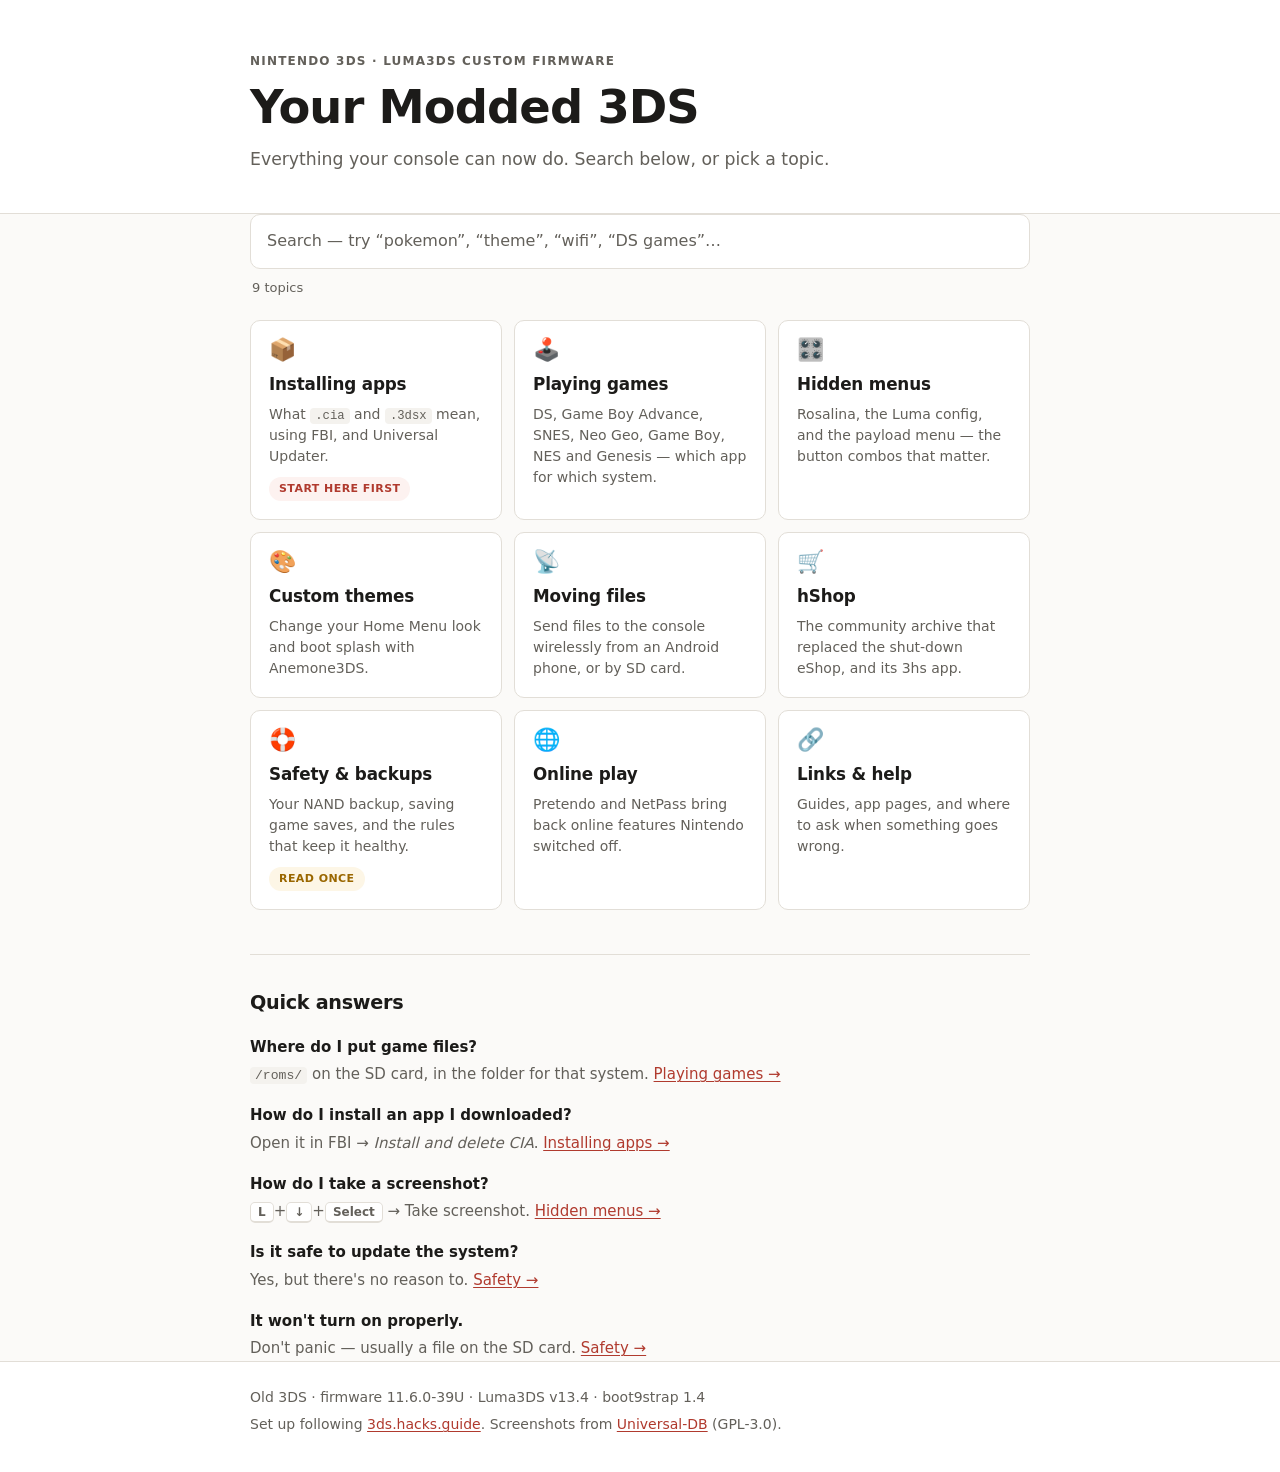
==== commit 48f66f06: "Split guide into per-topic pages with searchable homepage The single long page became a launcher hom" ====
--- a/index.html
+++ b/index.html
@@ -8,419 +8,122 @@
 <link rel="stylesheet" href="style.css">
 <link rel="icon" href="data:image/svg+xml,<svg xmlns='http://www.w3.org/2000/svg' viewBox='0 0 100 100'><text y='.9em' font-size='90'>🎮</text></svg>">
 </head>
-<body>
+<body class="home">
 
-<a class="skip" href="#start">Skip to content</a>
+<a class="skip" href="#search">Skip to search</a>
 
 <header class="hero">
   <div class="wrap">
     <p class="kicker">Nintendo 3DS · Luma3DS custom firmware</p>
     <h1>Your Modded 3DS</h1>
-    <p class="lede">Everything your console can now do, and how to do it. Start at the top — you don't need to read it all.</p>
+    <p class="lede">Everything your console can now do. Search below, or pick a topic.</p>
   </div>
 </header>
 
-<nav class="toc" aria-label="Sections">
-  <div class="wrap">
-    <a href="#start">Start here</a>
-    <a href="#menus">Menus</a>
-    <a href="#apps">Installing apps</a>
-    <a href="#hshop">hShop</a>
-    <a href="#themes">Themes</a>
-    <a href="#games">Games</a>
-    <a href="#files">Moving files</a>
-    <a href="#safety">Safety</a>
-    <a href="#links">Links</a>
-  </div>
-</nav>
-
 <main class="wrap">
 
-<!-- ═══════════════════════════════ START ═══════════════════════════════ -->
-<section id="start">
-  <h2>Start here</h2>
-
-  <p>Your 3DS runs <strong>Luma3DS</strong>, a custom firmware. It still works exactly like a normal 3DS — everything you had before is still there. It can now also run homebrew apps and games from older consoles.</p>
-
-  <div class="grid-3">
-    <div class="card">
-      <h3>Nothing is broken</h3>
-      <p>Your games, saves, and eShop purchases all still work. Custom firmware sits underneath and stays out of the way.</p>
-    </div>
-    <div class="card">
-      <h3>The SD card is everything</h3>
-      <p>All homebrew, games, and themes live on the SD card. <strong>Always power the console fully off before removing it.</strong></p>
-    </div>
-    <div class="card">
-      <h3>You can't easily break it</h3>
-      <p>A full backup of your console exists. See <a href="#safety">Safety &amp; backups</a> for what it is and where it lives.</p>
-    </div>
+  <div class="searchbar">
+    <input id="search" type="search" placeholder="Search — try “pokemon”, “theme”, “wifi”, “DS games”…" autocomplete="off" aria-label="Search topics">
+    <p class="hint" id="hint">9 topics</p>
   </div>
 
-  <div class="callout do">
-    <strong>First thing to do:</strong> open <strong>FBI</strong> on your Home Menu, go to <em>SD → cias</em>, and install everything in that folder. That sets up all the apps below. Instructions in <a href="#apps">Installing apps</a>.
-  </div>
-</section>
+  <div class="cards" id="cards">
 
-<!-- ═══════════════════════════════ MENUS ═══════════════════════════════ -->
-<section id="menus">
-  <h2>The three menus worth knowing</h2>
-  <p>These are button combos, not icons. They're the main things that separate a modded 3DS from a stock one.</p>
+    <a class="topic" href="apps.html"
+       data-keywords="install cia 3dsx fbi universal updater app store homebrew download update icon home menu">
+      <span class="ico">📦</span>
+      <h2>Installing apps</h2>
+      <p>What <code>.cia</code> and <code>.3dsx</code> mean, using FBI, and Universal Updater.</p>
+      <span class="first">Start here first</span>
+    </a>
 
-  <table>
-    <thead>
-      <tr><th>Combo</th><th>When</th><th>What you get</th></tr>
-    </thead>
-    <tbody>
-      <tr>
-        <td><kbd>L</kbd>+<kbd>↓</kbd>+<kbd>Select</kbd></td>
-        <td>Any time, even mid-game</td>
-        <td><strong>Rosalina</strong> — screenshots, cheats, and system tools</td>
-      </tr>
-      <tr>
-        <td>Hold <kbd>Select</kbd></td>
-        <td>While powering on</td>
-        <td><strong>Luma config</strong> — firmware settings. You rarely need this.</td>
-      </tr>
-      <tr>
-        <td>Hold <kbd>Start</kbd></td>
-        <td>While powering on</td>
-        <td><strong>Payload menu</strong> — launches GodMode9 and the GBA player</td>
-      </tr>
-    </tbody>
-  </table>
+    <a class="topic" href="games.html"
+       data-keywords="games play ds nds gba gameboy advance snes super nintendo neo geo turf masters gb gbc nes genesis mega drive megadrive emulator retroarch twilight snes9x pokemon unbound rom roms virtual console injection">
+      <span class="ico">🕹️</span>
+      <h2>Playing games</h2>
+      <p>DS, Game Boy Advance, SNES, Neo Geo, Game Boy, NES and Genesis — which app for which system.</p>
+    </a>
 
-  <h3>Rosalina <span class="tag">most useful</span></h3>
-  <p>Press <kbd>L</kbd>+<kbd>↓</kbd>+<kbd>Select</kbd> at any time. The game pauses and a text menu appears.</p>
-  <ul class="tight">
-    <li><strong>Take screenshot</strong> — saves to <code>/luma/screenshots/</code> on the SD card</li>
-    <li><strong>Cheats</strong> — per-game cheat codes, if available</li>
-    <li><strong>Process list</strong>, <strong>Debugger</strong> — advanced, ignore these</li>
-  </ul>
-  <p>Press <kbd>B</kbd> to back out, and <kbd>L</kbd>+<kbd>↓</kbd>+<kbd>Select</kbd> again to close and resume.</p>
+    <a class="topic" href="menus.html"
+       data-keywords="rosalina luma menu button combo screenshot cheats payload godmode9 boot start select hidden">
+      <span class="ico">🎛️</span>
+      <h2>Hidden menus</h2>
+      <p>Rosalina, the Luma config, and the payload menu — the button combos that matter.</p>
+    </a>
 
-  <figure class="shot" data-img="rosalina.png" data-cap="The Rosalina menu, opened mid-game"></figure>
+    <a class="topic" href="themes.html"
+       data-keywords="theme themes anemone theme plaza splash splashscreen boot custom look badges home menu appearance">
+      <span class="ico">🎨</span>
+      <h2>Custom themes</h2>
+      <p>Change your Home Menu look and boot splash with Anemone3DS.</p>
+    </a>
 
-  <h3>Payload menu</h3>
-  <p>Hold <kbd>Start</kbd> as you power on. You get a short list:</p>
-  <ul class="tight">
-    <li><strong>GodMode9</strong> — a file manager and backup tool that runs outside the operating system. Powerful; don't poke around unless following a guide.</li>
-    <li><strong>open_agb_firm</strong> — plays Game Boy Advance games. See <a href="#gba">Game Boy Advance</a>.</li>
-  </ul>
-</section>
+    <a class="topic" href="files.html"
+       data-keywords="ftp ftpd wifi wireless transfer files android phone sd card copy move computer usb">
+      <span class="ico">📡</span>
+      <h2>Moving files</h2>
+      <p>Send files to the console wirelessly from an Android phone, or by SD card.</p>
+    </a>
 
-<!-- ═══════════════════════════════ APPS ═══════════════════════════════ -->
-<section id="apps">
-  <h2>Installing apps</h2>
+    <a class="topic" href="hshop.html"
+       data-keywords="hshop 3hs eshop download games titles store archive shut down closed">
+      <span class="ico">🛒</span>
+      <h2>hShop</h2>
+      <p>The community archive that replaced the shut-down eShop, and its 3hs app.</p>
+    </a>
 
-  <h3>The two file types</h3>
-  <p>Homebrew comes in two formats. This trips everyone up once, then never again.</p>
+    <a class="topic" href="safety.html"
+       data-keywords="safety backup nand brick bricked broken recover restore checkpoint saves sd card corrupt rules danger help">
+      <span class="ico">🛟</span>
+      <h2>Safety &amp; backups</h2>
+      <p>Your NAND backup, saving game saves, and the rules that keep it healthy.</p>
+      <span class="first warn-tag">Read once</span>
+    </a>
 
-  <table>
-    <thead>
-      <tr><th></th><th><code>.cia</code></th><th><code>.3dsx</code></th></tr>
-    </thead>
-    <tbody>
-      <tr><th scope="row">What it is</th><td>A real installed app</td><td>A loose program file</td></tr>
-      <tr><th scope="row">Where it appears</th><td>Icon on your Home Menu, like any game</td><td>Only inside the Homebrew Launcher</td></tr>
-      <tr><th scope="row">How to install</th><td>Open it in <strong>FBI</strong> → <em>Install and delete CIA</em></td><td>Drop the file in <code>/3ds/</code> on the SD card</td></tr>
-      <tr><th scope="row">Uses install space</th><td>Yes</td><td>No</td></tr>
-    </tbody>
-  </table>
+    <a class="topic" href="online.html"
+       data-keywords="online pretendo nimbus netpass streetpass multiplayer internet servers nintendo network">
+      <span class="ico">🌐</span>
+      <h2>Online play</h2>
+      <p>Pretendo and NetPass bring back online features Nintendo switched off.</p>
+    </a>
 
-  <div class="callout tip">
-    <strong>Rule of thumb:</strong> if an app offers a <code>.cia</code>, take it. It puts a normal icon on your Home Menu and is easier to launch. Only use <code>.3dsx</code> when that's the only option.
+    <a class="topic" href="links.html"
+       data-keywords="links guides help forums reference documentation gbatemp reddit discord wiki hacks guide">
+      <span class="ico">🔗</span>
+      <h2>Links &amp; help</h2>
+      <p>Guides, app pages, and where to ask when something goes wrong.</p>
+    </a>
+
   </div>
 
-  <h3>Installing a <code>.cia</code> with FBI</h3>
-  <ol>
-    <li>Open <strong>FBI</strong> from your Home Menu</li>
-    <li>Select <strong>SD</strong></li>
-    <li>Browse to the folder holding the file (yours are in <code>cias</code>)</li>
-    <li>Press <kbd>A</kbd> on the file → <strong>Install and delete CIA</strong></li>
-    <li>Wait. The icon appears on your Home Menu.</li>
-  </ol>
-  <p>To install a whole folder at once, highlight the folder itself and choose <strong>Install and delete all CIAs</strong>. That's the fast way to do the <code>cias</code> folder and the <code>cias/cores</code> folder.</p>
+  <p class="noresults" id="noresults" hidden>No topic matches that. Try <button type="button" class="linkish" data-q="games">games</button>, <button type="button" class="linkish" data-q="theme">theme</button>, or <button type="button" class="linkish" data-q="backup">backup</button>.</p>
 
-  <figure class="shot" data-img="fbi-install.png" data-cap="FBI installing a CIA from the SD card"></figure>
+  <section class="quick">
+    <h2>Quick answers</h2>
+    <dl>
+      <dt>Where do I put game files?</dt>
+      <dd><code>/roms/</code> on the SD card, in the folder for that system. <a href="games.html">Playing games →</a></dd>
 
-  <h3>Universal Updater <span class="tag">your app store</span></h3>
-  <p>This is the app you'll use most for maintenance. It's a browsable catalogue of 3DS homebrew that downloads and installs in one step, with no computer involved.</p>
-  <ol>
-    <li>Open <strong>Universal Updater</strong></li>
-    <li>Browse or search</li>
-    <li>Press <kbd>A</kbd> on an app, pick the <code>.cia</code> download</li>
-    <li>It installs itself</li>
-  </ol>
-  <p>Every app on your console came from here, so it's also how you <strong>update</strong> them later. If something seems out of date, check here first.</p>
+      <dt>How do I install an app I downloaded?</dt>
+      <dd>Open it in FBI → <em>Install and delete CIA</em>. <a href="apps.html">Installing apps →</a></dd>
 
-  <figure class="shot" data-img="universal-updater.png" data-cap="Universal Updater's app list"></figure>
+      <dt>How do I take a screenshot?</dt>
+      <dd><kbd>L</kbd>+<kbd>↓</kbd>+<kbd>Select</kbd> → Take screenshot. <a href="menus.html">Hidden menus →</a></dd>
 
-  <h3>What's already installed</h3>
-  <table>
-    <thead><tr><th>App</th><th>What it does</th></tr></thead>
-    <tbody>
-      <tr><td><strong>FBI</strong></td><td>Installs <code>.cia</code> files</td></tr>
-      <tr><td><strong>Universal Updater</strong></td><td>Homebrew app store</td></tr>
-      <tr><td><strong>Anemone3DS</strong></td><td>Themes and boot splashes</td></tr>
-      <tr><td><strong>Checkpoint</strong></td><td>Backs up and restores game saves</td></tr>
-      <tr><td><strong>ftpd</strong></td><td>Wireless file transfer</td></tr>
-      <tr><td><strong>GodMode9</strong></td><td>Low-level file manager (payload menu)</td></tr>
-      <tr><td><strong>TWiLight Menu++</strong></td><td>Plays DS games</td></tr>
-      <tr><td><strong>RetroArch</strong></td><td>Multi-system emulator</td></tr>
-      <tr><td><strong>Snes9x</strong></td><td>SNES emulator (better than RetroArch's)</td></tr>
-      <tr><td><strong>3hs</strong></td><td>hShop client</td></tr>
-      <tr><td><strong>Nimbus</strong></td><td>Switches online play to Pretendo</td></tr>
-      <tr><td><strong>NetPass</strong></td><td>Revives StreetPass over the internet</td></tr>
-    </tbody>
-  </table>
-</section>
+      <dt>Is it safe to update the system?</dt>
+      <dd>Yes, but there's no reason to. <a href="safety.html">Safety →</a></dd>
 
-<!-- ═══════════════════════════════ HSHOP ═══════════════════════════════ -->
-<section id="hshop">
-  <h2>hShop</h2>
-
-  <p>Nintendo permanently closed the 3DS eShop in <strong>March 2023</strong>. There is no official way left to buy digital 3DS games. <a href="https://hshop.erista.me/" rel="noopener">hShop</a> is a community archive that hosts 3DS titles, and <strong>3hs</strong> is its app for downloading them straight to your console.</p>
-
-  <div class="callout warn">
-    hShop hosts commercial games. Downloading titles you don't own is copyright infringement in most countries. Your call — just know what it is.
-  </div>
-
-  <h3>Using 3hs</h3>
-  <ol>
-    <li>Connect the 3DS to Wi-Fi</li>
-    <li>Open <strong>3hs</strong></li>
-    <li>Search or browse by category</li>
-    <li>Press <kbd>A</kbd> on a title → it downloads and installs itself</li>
-  </ol>
-  <p>It handles updates and DLC automatically, queues multiple downloads, and can keep downloading in sleep mode.</p>
-
-  <figure class="shot" data-img="3hs.png" data-cap="Browsing hShop with 3hs"></figure>
-</section>
-
-<!-- ═══════════════════════════════ THEMES ═══════════════════════════════ -->
-<section id="themes">
-  <h2>Custom themes</h2>
-
-  <p><strong>Anemone3DS</strong> changes your Home Menu look and your boot splash. The easiest route needs no computer at all.</p>
-
-  <h3>Straight from the console <span class="tag">easiest</span></h3>
-  <ol>
-    <li>Open <strong>Anemone3DS</strong></li>
-    <li>Press <kbd>L</kbd> to open the <strong>Theme Plaza</strong> browser</li>
-    <li>Find a theme, press <kbd>A</kbd> to download it</li>
-    <li>Back in your list, press <kbd>A</kbd> to install</li>
-  </ol>
-
-  <h3>From a computer</h3>
-  <ol>
-    <li>Download a theme <code>.zip</code> from <a href="https://themeplaza.art/" rel="noopener">Theme Plaza</a></li>
-    <li>Drop the <code>.zip</code> — <em>don't unzip it</em> — into <code>/themes/</code> on the SD card</li>
-    <li>Open Anemone3DS and install it</li>
-  </ol>
-
-  <table>
-    <thead><tr><th>Folder</th><th>Holds</th></tr></thead>
-    <tbody>
-      <tr><td><code>/themes/</code></td><td>Home Menu themes</td></tr>
-      <tr><td><code>/splashes/</code></td><td>Boot splash screens</td></tr>
-    </tbody>
-  </table>
-
-  <p>Both folders already exist on your card. Anemone also handles badges and can preview anything before you commit with <kbd>Y</kbd>.</p>
-
-  <figure class="shot" data-img="anemone.png" data-cap="Anemone3DS browsing Theme Plaza"></figure>
-</section>
-
-<!-- ═══════════════════════════════ GAMES ═══════════════════════════════ -->
-<section id="games">
-  <h2>Playing games</h2>
-
-  <p>Different systems use different apps. This table is the whole answer — the sections below just add detail.</p>
-
-  <table class="routing">
-    <thead><tr><th>System</th><th>Use</th><th>Put games in</th></tr></thead>
-    <tbody>
-      <tr><td>Nintendo DS</td><td>TWiLight Menu++</td><td><code>/roms/nds/</code></td></tr>
-      <tr><td>Game Boy Advance</td><td>open_agb_firm <span class="tag">payload</span></td><td><code>/roms/gba/</code></td></tr>
-      <tr><td>SNES</td><td>Snes9x</td><td><code>/roms/snes/</code></td></tr>
-      <tr><td>Neo Geo</td><td>RetroArch → FB Alpha Neo Geo</td><td><code>/roms/neogeo/</code></td></tr>
-      <tr><td>Game Boy / Color</td><td>RetroArch → Gambatte</td><td><code>/roms/gb/</code>, <code>/roms/gbc/</code></td></tr>
-      <tr><td>NES</td><td>RetroArch → FCEUmm</td><td><code>/roms/nes/</code></td></tr>
-      <tr><td>Genesis / Mega Drive</td><td>RetroArch → Picodrive</td><td><code>/roms/md/</code></td></tr>
-    </tbody>
-  </table>
-
-  <div class="callout tip">
-    Those folders already exist on your SD card. Drop game files straight in — no renaming, no setup.
-  </div>
-
-  <h3 id="ds">Nintendo DS — TWiLight Menu++</h3>
-  <p>Put <code>.nds</code> files in <code>/roms/nds/</code>, then open <strong>TWiLight Menu++</strong> from your Home Menu and pick a game. It runs DS games at full speed on real hardware, not emulation, so compatibility is very high.</p>
-  <p>Press <kbd>Y</kbd> on a game for per-game settings if one misbehaves.</p>
-
-  <figure class="shot" data-img="twilight.png" data-cap="TWiLight Menu++ game list"></figure>
-
-  <h3 id="gba">Game Boy Advance — open_agb_firm</h3>
-  <p>GBA works differently: the 3DS has real GBA hardware inside, and <strong>open_agb_firm</strong> uses it directly. Perfect accuracy and battery life, but it takes over the console, so you reboot to switch games.</p>
-  <ol>
-    <li>Power the console fully <strong>off</strong></li>
-    <li>Hold <kbd>Start</kbd> and power on</li>
-    <li>Choose <strong>open_agb_firm</strong></li>
-    <li>Browse to <code>/roms/gba/</code> and pick a game</li>
-    <li>To leave, power off and boot normally</li>
-  </ol>
-  <p>Saves are written to the SD card automatically, and save types are detected for you.</p>
-
-  <div class="callout do">
-    <strong>Pokémon Unbound is already installed</strong>, at <code>/roms/gba/Pokemon Unbound.gba</code>. It's a large fan-made ROM hack of Pokémon FireRed with a new region, story, and difficulty modes. Launch it the way described above.
-  </div>
-
-  <figure class="shot" data-img="open-agb-firm.png" data-cap="open_agb_firm's game browser"></figure>
-
-  <h3 id="snes">SNES — Snes9x</h3>
-  <p>Put <code>.smc</code> or <code>.sfc</code> files in <code>/roms/snes/</code> and open <strong>Snes9x</strong>. This standalone app is noticeably faster than RetroArch's SNES cores on an original 3DS, so use it rather than RetroArch for SNES.</p>
-
-  <h3 id="retroarch">Everything else — RetroArch</h3>
-  <p>RetroArch is one app that loads a separate <strong>core</strong> for each system. Your console has these installed:</p>
-  <table>
-    <thead><tr><th>Core</th><th>System</th></tr></thead>
-    <tbody>
-      <tr><td>FB Alpha 2012 Neo Geo</td><td>Neo Geo</td></tr>
-      <tr><td>Gambatte</td><td>Game Boy / Game Boy Color</td></tr>
-      <tr><td>FCEUmm</td><td>NES</td></tr>
-      <tr><td>Picodrive</td><td>Genesis / Mega Drive</td></tr>
-      <tr><td>Genesis Plus GX</td><td>Genesis (more accurate, slower)</td></tr>
-      <tr><td>Snes9x 2005</td><td>SNES backup — prefer the standalone Snes9x</td></tr>
-    </tbody>
-  </table>
-  <p>To play something: <strong>Load Core</strong> → pick the core → <strong>Load Content</strong> → find your game.</p>
-
-  <div class="callout warn">
-    <strong>Neo Geo needs a BIOS.</strong> Neo Geo games won't start without a <code>neogeo.zip</code> BIOS file sitting alongside them in <code>/roms/neogeo/</code>. Keep games zipped — don't extract them.
-  </div>
-
-  <h3 id="vc">A note on "Virtual Console injections"</h3>
-  <p>You may see guides about <em>injecting</em> retro games so they appear as real Home Menu icons. It's a legitimate technique, but on your setup it's mostly unnecessary work: the apps above already play these systems, and injection requires a Windows tool plus a rebuild for every single game.</p>
-  <p>The one case where it genuinely wins is <strong>GBA</strong>, because injected GBA games run on the real hardware without rebooting. If you decide you want that, the standard tool is <a href="https://gbatemp.net/threads/new-super-ultimate-injector-3ds.539175/" rel="noopener">New Super Ultimate Injector</a> (Windows).</p>
-</section>
-
-<!-- ═══════════════════════════════ FILES ═══════════════════════════════ -->
-<section id="files">
-  <h2>Moving files onto the console</h2>
-
-  <p>Two ways. The SD card is faster for bulk transfers; FTP is far more convenient for one or two files.</p>
-
-  <h3>Wirelessly from an Android phone <span class="tag">no cable</span></h3>
-  <p><strong>ftpd</strong> turns the 3DS into a file server on your Wi-Fi.</p>
-  <ol>
-    <li>Connect the 3DS to the same Wi-Fi as your phone</li>
-    <li>Open <strong>ftpd</strong> on the 3DS — it shows an address like <code>192.168.1.115:5000</code></li>
-    <li>On Android, install an FTP-capable file manager. <a href="https://play.google.com/store/apps/details?id=com.cxinventor.file.explorer" rel="noopener">CX File Explorer</a> and <a href="https://f-droid.org/packages/me.zhanghai.android.files/" rel="noopener">Material Files</a> both work and are free.</li>
-    <li>Add a new <strong>FTP</strong> connection:
-      <ul class="tight">
-        <li><strong>Host:</strong> the IP shown on the 3DS (e.g. <code>192.168.1.115</code>)</li>
-        <li><strong>Port:</strong> <code>5000</code></li>
-        <li><strong>Anonymous / no username or password</strong></li>
-      </ul>
-    </li>
-    <li>You're now browsing the SD card. Copy files into <code>/roms/…</code> or <code>/cias/</code> as needed.</li>
-  </ol>
-
-  <div class="callout tip">
-    Leave ftpd open on the 3DS while transferring — closing it drops the connection. Big transfers are much quicker via the SD card in a computer.
-  </div>
-
-  <figure class="shot" data-img="ftpd.png" data-cap="ftpd showing its IP address and port"></figure>
-
-  <h3>By SD card</h3>
-  <ol>
-    <li><strong>Power the console fully off</strong> (hold Power, then Power Off — not sleep)</li>
-    <li>Take the SD card out and put it in a computer</li>
-    <li>Copy files into the right folder</li>
-    <li>Safely eject, put it back, power on</li>
-  </ol>
-  <div class="callout warn">
-    Never remove the SD card while the console is on or sleeping. That's the most common way people corrupt a card.
-  </div>
-</section>
-
-<!-- ═══════════════════════════════ SAFETY ═══════════════════════════════ -->
-<section id="safety">
-  <h2>Safety &amp; backups</h2>
-
-  <h3>Your backup exists</h3>
-  <p>During setup, a complete image of your console's internal memory (a <strong>NAND backup</strong>) was made and verified. If the console ever fails to boot because of a software problem, that file restores it.</p>
-  <p>It is <em>not</em> on the SD card — it's stored separately on a computer, because it contains your console's unique encryption keys. Ask whoever set this up if you ever need it.</p>
-
-  <p>One small file, <code>essential.exefs</code>, is kept on the SD card at <code>/gm9/backups/</code>. Leave it there. It's tiny and it's what recovers your data if the hardware ever dies.</p>
-
-  <h3>Back up your game saves</h3>
-  <p><strong>Checkpoint</strong> copies save files for your games onto the SD card. Worth doing before you experiment with anything.</p>
-  <ol>
-    <li>Open <strong>Checkpoint</strong></li>
-    <li>Pick a game</li>
-    <li>Choose <strong>Backup</strong></li>
-  </ol>
-
-  <h3>Rules that keep it healthy</h3>
-  <ul class="tight">
-    <li><strong>Power off fully before removing the SD card.</strong></li>
-    <li><strong>Don't delete files you don't recognise</strong> — especially <code>boot.firm</code>, <code>boot.3dsx</code>, or the <code>boot9strap</code>, <code>luma</code>, and <code>gm9</code> folders. The console won't boot without them.</li>
-    <li><strong>System updates are safe</strong>, but there's no reason to install one.</li>
-    <li><strong>Keep a copy of the SD card.</strong> Cards fail. Copying the whole card to a computer occasionally costs nothing.</li>
-  </ul>
-
-  <div class="callout warn">
-    <strong>If it won't boot:</strong> don't panic and don't keep pressing buttons. A black screen usually means a missing or corrupt file on the SD card, which is recoverable. Take the card out, check it in a computer, and ask for help before trying anything drastic.
-  </div>
-</section>
-
-<!-- ═══════════════════════════════ LINKS ═══════════════════════════════ -->
-<section id="links">
-  <h2>Links</h2>
-
-  <h3>Guides</h3>
-  <ul class="links">
-    <li><a href="https://3ds.hacks.guide/" rel="noopener">3DS Hacks Guide</a> — the canonical modding guide</li>
-    <li><a href="https://wiki.hacks.guide/wiki/3DS:" rel="noopener">Hacks Guide Wiki</a> — per-app reference and alternate methods</li>
-    <li><a href="https://3ds.hacks.guide/faq" rel="noopener">Hacks Guide FAQ</a> — the questions everyone asks</li>
-    <li><a href="https://3ds.hacks.guide/godmode9-usage" rel="noopener">GodMode9 usage</a> — dumping games, backups</li>
-  </ul>
-
-  <h3>Apps</h3>
-  <ul class="links">
-    <li><a href="https://db.universal-team.net/" rel="noopener">Universal-DB</a> — everything Universal Updater can install</li>
-    <li><a href="https://github.com/DS-Homebrew/TWiLightMenu" rel="noopener">TWiLight Menu++</a> · <a href="https://wiki.ds-homebrew.com/twilightmenu/" rel="noopener">docs</a></li>
-    <li><a href="https://github.com/profi200/open_agb_firm" rel="noopener">open_agb_firm</a></li>
-    <li><a href="https://github.com/matbo87/snes9x_3ds" rel="noopener">Snes9x for 3DS</a></li>
-    <li><a href="https://docs.libretro.com/" rel="noopener">RetroArch docs</a></li>
-    <li><a href="https://github.com/astronautlevel2/Anemone3DS" rel="noopener">Anemone3DS</a> · <a href="https://themeplaza.art/" rel="noopener">Theme Plaza</a></li>
-    <li><a href="https://github.com/FlagBrew/Checkpoint" rel="noopener">Checkpoint</a></li>
-    <li><a href="https://github.com/LumaTeam/Luma3DS" rel="noopener">Luma3DS</a></li>
-  </ul>
-
-  <h3>Online services</h3>
-  <ul class="links">
-    <li><a href="https://pretendo.network/" rel="noopener">Pretendo Network</a> — community replacement for Nintendo's shut-down online service (via Nimbus)</li>
-    <li><a href="https://gitlab.com/3ds-netpass/netpass" rel="noopener">NetPass</a> — StreetPass over the internet</li>
-    <li><a href="https://hshop.erista.me/" rel="noopener">hShop</a></li>
-  </ul>
-
-  <h3>Communities</h3>
-  <ul class="links">
-    <li><a href="https://gbatemp.net/forums/nintendo-3ds.271/" rel="noopener">GBAtemp — 3DS forum</a></li>
-    <li><a href="https://www.reddit.com/r/3dshacks/" rel="noopener">r/3dshacks</a></li>
-    <li><a href="https://discord.gg/MWxPgEp" rel="noopener">Nintendo Homebrew Discord</a> — fastest place to get help</li>
-  </ul>
-</section>
+      <dt>It won't turn on properly.</dt>
+      <dd>Don't panic — usually a file on the SD card. <a href="safety.html">Safety →</a></dd>
+    </dl>
+  </section>
 
 </main>
 
 <footer>
   <div class="wrap">
     <p>Old 3DS · firmware 11.6.0-39U · Luma3DS v13.4 · boot9strap 1.4</p>
-    <p class="muted">Set up following <a href="https://3ds.hacks.guide/" rel="noopener">3ds.hacks.guide</a>.</p>
+    <p class="muted">Set up following <a href="https://3ds.hacks.guide/" rel="noopener">3ds.hacks.guide</a>. Screenshots from <a href="https://db.universal-team.net/" rel="noopener">Universal-DB</a> (GPL-3.0).</p>
   </div>
 </footer>
 
--- a/style.css
+++ b/style.css
@@ -1,4 +1,3 @@
-/* ---------- tokens ---------- */
 :root {
   --bg: #fbfaf8;
   --surface: #ffffff;
@@ -48,7 +47,6 @@
   --warn: #9a6700; --warn-soft: #fdf6e6;
 }
 
-/* ---------- base ---------- */
 * { box-sizing: border-box; }
 
 body {
@@ -61,15 +59,12 @@
 
 .wrap { max-width: var(--wrap); margin: 0 auto; padding: 0 20px; }
 
-.skip {
-  position: absolute; left: -9999px;
-  background: var(--accent); color: #fff; padding: 10px 16px; z-index: 10;
-}
+.skip { position: absolute; left: -9999px; background: var(--accent); color: #fff; padding: 10px 16px; z-index: 10; }
 .skip:focus { left: 8px; top: 8px; }
 
 a { color: var(--accent); text-decoration-thickness: 1px; text-underline-offset: 2px; }
 
-/* ---------- hero ---------- */
+/* headers */
 .hero {
   background: var(--surface);
   border-bottom: 1px solid var(--border);
@@ -77,66 +72,106 @@
 }
 .kicker {
   margin: 0 0 10px;
-  font-size: 12px;
-  letter-spacing: .1em;
-  text-transform: uppercase;
-  color: var(--text-muted);
-  font-weight: 600;
+  font-size: 12px; letter-spacing: .1em; text-transform: uppercase;
+  color: var(--text-muted); font-weight: 600;
 }
 .hero h1 {
   margin: 0 0 12px;
-  font-size: clamp(2rem, 6vw, 2.9rem);
-  line-height: 1.1;
-  letter-spacing: -.02em;
-}
-.lede { margin: 0; font-size: 1.1rem; color: var(--text-muted); max-width: 54ch; }
-
-/* ---------- sticky nav ---------- */
-.toc {
-  position: sticky; top: 0; z-index: 5;
-  background: color-mix(in srgb, var(--bg) 92%, transparent);
-  backdrop-filter: blur(8px);
+  font-size: clamp(2rem, 6vw, 2.9rem); line-height: 1.1; letter-spacing: -.02em;
+}
+.lede { margin: 0; font-size: 1.08rem; color: var(--text-muted); max-width: 56ch; }
+
+.pagehead {
+  background: var(--surface);
   border-bottom: 1px solid var(--border);
-}
-.toc .wrap {
-  display: flex; gap: 4px; overflow-x: auto;
-  scrollbar-width: none; padding-top: 6px; padding-bottom: 6px;
-}
-.toc .wrap::-webkit-scrollbar { display: none; }
-.toc a {
-  flex: 0 0 auto;
-  padding: 7px 12px;
-  font-size: 14px;
-  color: var(--text-muted);
+  padding: 22px 0 28px;
+}
+.pagehead h1 {
+  margin: 0 0 8px;
+  font-size: clamp(1.6rem, 5vw, 2.1rem); line-height: 1.15; letter-spacing: -.02em;
+}
+.back {
+  display: inline-block; margin-bottom: 14px;
+  font-size: 14px; color: var(--text-muted); text-decoration: none;
+}
+.back:hover { color: var(--accent); }
+
+main { padding: 32px 0 48px; }
+
+/* search */
+.searchbar { margin: 0 0 22px; }
+#search {
+  width: 100%;
+  font: inherit;
+  padding: 13px 16px;
+  color: var(--text);
+  background: var(--surface);
+  border: 1px solid var(--border);
+  border-radius: var(--radius);
+  -webkit-appearance: none;
+}
+#search:focus {
+  outline: none;
+  border-color: var(--accent);
+  box-shadow: 0 0 0 3px var(--accent-soft);
+}
+#search::placeholder { color: var(--text-muted); }
+.hint { margin: 8px 2px 0; font-size: 13px; color: var(--text-muted); }
+
+/* topic cards */
+.cards {
+  display: grid;
+  grid-template-columns: 1fr;
+  gap: 12px;
+}
+@media (min-width: 620px) { .cards { grid-template-columns: repeat(2, 1fr); } }
+@media (min-width: 900px) { .cards { grid-template-columns: repeat(3, 1fr); } }
+
+.topic {
+  display: block;
+  position: relative;
+  background: var(--surface);
+  border: 1px solid var(--border);
+  border-radius: var(--radius);
+  padding: 18px;
   text-decoration: none;
-  border-radius: 7px;
-  white-space: nowrap;
-}
-.toc a:hover { background: var(--surface-2); color: var(--text); }
-.toc a.active { background: var(--accent-soft); color: var(--accent); font-weight: 600; }
-
-/* ---------- sections ---------- */
-main { padding: 8px 0 40px; }
-
-section {
-  padding: 40px 0;
-  border-bottom: 1px solid var(--border);
-  scroll-margin-top: 60px;
-}
-section:last-child { border-bottom: 0; }
-
-h2 {
-  margin: 0 0 18px;
-  font-size: 1.6rem;
-  letter-spacing: -.015em;
-}
-h3 {
-  margin: 32px 0 10px;
-  font-size: 1.13rem;
-  letter-spacing: -.01em;
-  scroll-margin-top: 60px;
-}
-h3:first-of-type { margin-top: 24px; }
+  color: inherit;
+  transition: border-color .12s, transform .12s;
+}
+.topic:hover {
+  border-color: var(--accent);
+  transform: translateY(-2px);
+}
+.topic .ico { font-size: 22px; line-height: 1; display: block; margin-bottom: 10px; }
+.topic h2 { margin: 0 0 5px; font-size: 1.05rem; letter-spacing: -.01em; }
+.topic p { margin: 0; font-size: 14px; color: var(--text-muted); line-height: 1.5; }
+.topic .first {
+  display: inline-block; margin-top: 10px;
+  font-size: 11px; font-weight: 600; letter-spacing: .04em; text-transform: uppercase;
+  color: var(--accent); background: var(--accent-soft);
+  border-radius: 20px; padding: 3px 10px;
+}
+.topic .first.warn-tag { color: var(--warn); background: var(--warn-soft); }
+.topic[hidden] { display: none; }
+
+.noresults { margin: 22px 2px; color: var(--text-muted); font-size: 15px; }
+.linkish {
+  font: inherit; color: var(--accent); background: none; border: 0;
+  padding: 0; cursor: pointer; text-decoration: underline;
+}
+
+/* quick answers */
+.quick { margin-top: 44px; padding-top: 32px; border-top: 1px solid var(--border); }
+.quick h2 { margin: 0 0 16px; font-size: 1.2rem; }
+.quick dl { margin: 0; }
+.quick dt { font-weight: 600; margin-top: 16px; font-size: 15px; }
+.quick dt:first-child { margin-top: 0; }
+.quick dd { margin: 3px 0 0; color: var(--text-muted); font-size: 15px; }
+
+/* body copy */
+h2 { margin: 36px 0 14px; font-size: 1.35rem; letter-spacing: -.015em; scroll-margin-top: 20px; }
+main > h2:first-child { margin-top: 0; }
+h3 { margin: 26px 0 8px; font-size: 1.08rem; letter-spacing: -.01em; }
 p { margin: 0 0 14px; }
 
 ol, ul { margin: 0 0 16px; padding-left: 22px; }
@@ -145,103 +180,42 @@
 ul.tight li { margin-bottom: 3px; }
 
 ul.links { list-style: none; padding-left: 0; }
-ul.links li {
-  padding: 7px 0;
-  border-bottom: 1px solid var(--border);
-  font-size: 15px;
-}
+ul.links li { padding: 8px 0; border-bottom: 1px solid var(--border); font-size: 15px; }
 ul.links li:last-child { border-bottom: 0; }
 
-/* ---------- code + keys ---------- */
 code {
-  font-family: var(--mono);
-  font-size: .875em;
-  background: var(--surface-2);
-  padding: 1px 5px;
-  border-radius: 4px;
+  font-family: var(--mono); font-size: .875em;
+  background: var(--surface-2); padding: 1px 5px; border-radius: 4px;
   word-break: break-word;
 }
-
 kbd {
-  font-family: inherit;
-  font-size: .8em;
-  font-weight: 600;
-  background: var(--surface);
-  border: 1px solid var(--border);
-  border-bottom-width: 2px;
-  border-radius: 5px;
-  padding: 2px 7px;
-  white-space: nowrap;
-}
-
+  font-family: inherit; font-size: .8em; font-weight: 600;
+  background: var(--surface); border: 1px solid var(--border); border-bottom-width: 2px;
+  border-radius: 5px; padding: 2px 7px; white-space: nowrap;
+}
 .tag {
   display: inline-block;
-  font-size: 11px;
-  font-weight: 600;
-  letter-spacing: .04em;
-  text-transform: uppercase;
-  color: var(--text-muted);
-  background: var(--surface-2);
-  border-radius: 20px;
-  padding: 2px 9px;
-  vertical-align: middle;
-  margin-left: 6px;
-}
-
-/* ---------- tables ---------- */
+  font-size: 11px; font-weight: 600; letter-spacing: .04em; text-transform: uppercase;
+  color: var(--text-muted); background: var(--surface-2);
+  border-radius: 20px; padding: 2px 9px;
+  vertical-align: middle; margin-left: 6px;
+}
+
+/* tables */
 table {
-  width: 100%;
-  border-collapse: collapse;
-  margin: 0 0 18px;
-  font-size: 15px;
-  display: block;
-  overflow-x: auto;
-  white-space: nowrap;
-}
-@media (min-width: 620px) {
-  table { display: table; white-space: normal; }
-}
-th, td {
-  text-align: left;
-  padding: 9px 12px;
-  border-bottom: 1px solid var(--border);
-  vertical-align: top;
-}
+  width: 100%; border-collapse: collapse; margin: 0 0 18px; font-size: 15px;
+  display: block; overflow-x: auto; white-space: nowrap;
+}
+@media (min-width: 620px) { table { display: table; white-space: normal; } }
+th, td { text-align: left; padding: 9px 12px; border-bottom: 1px solid var(--border); vertical-align: top; }
 thead th {
-  font-size: 12px;
-  letter-spacing: .06em;
-  text-transform: uppercase;
-  color: var(--text-muted);
-  border-bottom: 1px solid var(--border);
-}
-tbody th[scope="row"] {
-  font-weight: 600;
-  color: var(--text-muted);
-  font-size: 14px;
-}
+  font-size: 12px; letter-spacing: .06em; text-transform: uppercase; color: var(--text-muted);
+}
+tbody th[scope="row"] { font-weight: 600; color: var(--text-muted); font-size: 14px; }
 tbody tr:last-child td, tbody tr:last-child th { border-bottom: 0; }
 .routing td:first-child { font-weight: 600; }
 
-/* ---------- cards ---------- */
-.grid-3 {
-  display: grid;
-  grid-template-columns: 1fr;
-  gap: 12px;
-  margin: 0 0 20px;
-}
-@media (min-width: 700px) {
-  .grid-3 { grid-template-columns: repeat(3, 1fr); }
-}
-.card {
-  background: var(--surface);
-  border: 1px solid var(--border);
-  border-radius: var(--radius);
-  padding: 16px;
-}
-.card h3 { margin: 0 0 6px; font-size: 1rem; }
-.card p { margin: 0; font-size: 14px; color: var(--text-muted); }
-
-/* ---------- callouts ---------- */
+/* callouts */
 .callout {
   border-left: 3px solid var(--text-muted);
   background: var(--surface-2);
@@ -254,40 +228,35 @@
 .callout.tip  { border-color: var(--tip);    background: var(--tip-soft); }
 .callout.warn { border-color: var(--warn);   background: var(--warn-soft); }
 
-/* ---------- screenshots ---------- */
+/* screenshots */
 .shot { margin: 0 0 22px; }
 .shot img {
-  display: block;
-  max-width: 100%;
-  height: auto;
-  border: 1px solid var(--border);
-  border-radius: var(--radius);
+  display: block; max-width: 340px; width: 100%; height: auto;
+  border: 1px solid var(--border); border-radius: var(--radius);
   background: var(--surface-2);
 }
-.shot figcaption {
-  margin-top: 7px;
-  font-size: 13px;
-  color: var(--text-muted);
-}
+.shot figcaption { margin-top: 8px; font-size: 13px; color: var(--text-muted); }
 .shot .placeholder {
-  border: 1px dashed var(--border);
-  border-radius: var(--radius);
+  border: 1px dashed var(--border); border-radius: var(--radius);
   background: var(--surface-2);
-  padding: 26px 18px;
-  text-align: center;
-  color: var(--text-muted);
-  font-size: 13px;
+  padding: 24px 18px; text-align: center;
+  color: var(--text-muted); font-size: 13px;
 }
 .shot .placeholder code { background: var(--surface); font-size: 12px; }
 .shot .placeholder strong { display: block; margin-bottom: 4px; color: var(--text); font-size: 14px; }
 
-/* ---------- footer ---------- */
+/* page nav */
+.pagenav {
+  display: flex; flex-wrap: wrap; gap: 10px; justify-content: space-between;
+  margin-top: 44px; padding-top: 20px; border-top: 1px solid var(--border);
+  font-size: 15px;
+}
+
 footer {
   border-top: 1px solid var(--border);
   background: var(--surface);
-  padding: 26px 0 34px;
-  font-size: 14px;
-  color: var(--text-muted);
+  padding: 24px 0 32px;
+  font-size: 14px; color: var(--text-muted);
 }
 footer p { margin: 0 0 4px; }
 .muted { color: var(--text-muted); }
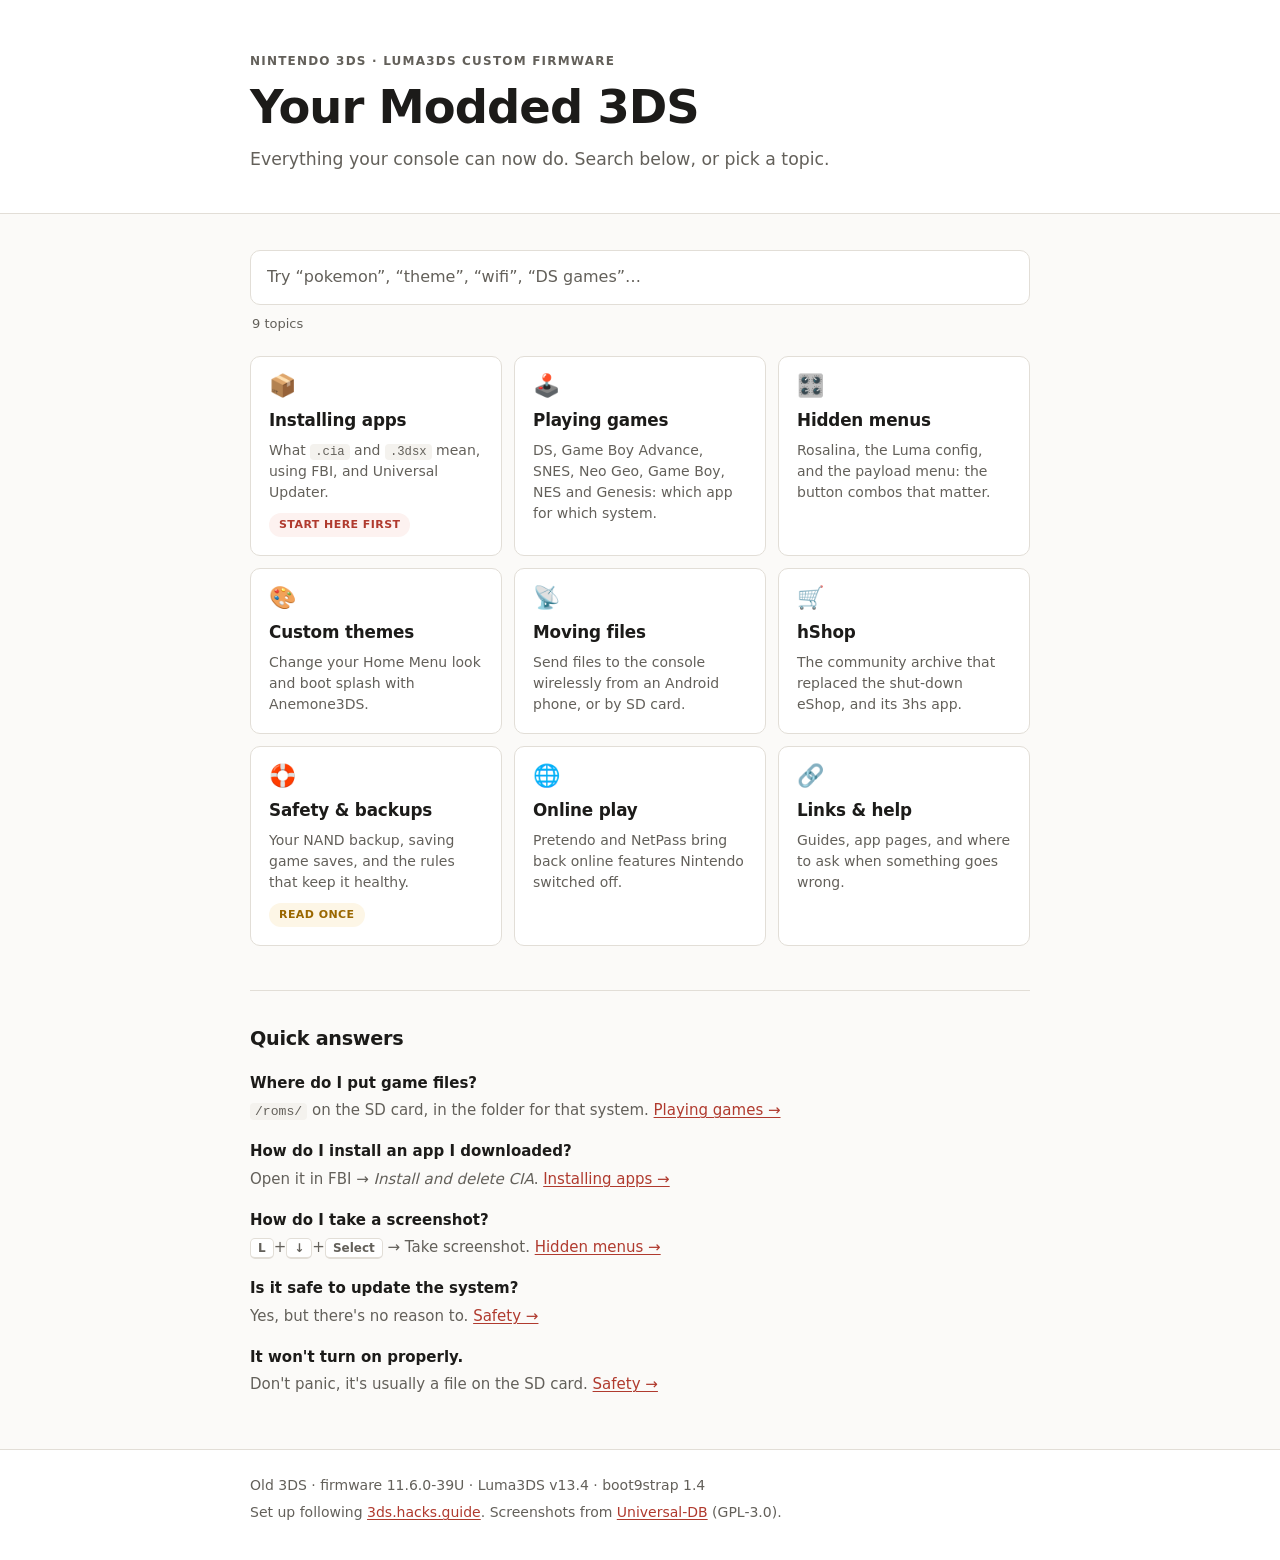
==== commit 73ebad2c: "Fix top spacing on all pages and remove em dashes main carries class 'wrap', and .wrap set 'padding:" ====
--- a/index.html
+++ b/index.html
@@ -3,7 +3,7 @@
 <head>
 <meta charset="utf-8">
 <meta name="viewport" content="width=device-width, initial-scale=1">
-<title>Your Modded 3DS — Owner's Guide</title>
+<title>Your Modded 3DS: Owner's Guide</title>
 <meta name="description" content="A plain-English guide to your modded Nintendo 3DS: installing apps, themes, and playing DS, GBA, SNES, Neo Geo and Game Boy games.">
 <link rel="stylesheet" href="style.css">
 <link rel="icon" href="data:image/svg+xml,<svg xmlns='http://www.w3.org/2000/svg' viewBox='0 0 100 100'><text y='.9em' font-size='90'>🎮</text></svg>">
@@ -23,7 +23,7 @@
 <main class="wrap">
 
   <div class="searchbar">
-    <input id="search" type="search" placeholder="Search — try “pokemon”, “theme”, “wifi”, “DS games”…" autocomplete="off" aria-label="Search topics">
+    <input id="search" type="search" placeholder="Try “pokemon”, “theme”, “wifi”, “DS games”…" autocomplete="off" aria-label="Search topics">
     <p class="hint" id="hint">9 topics</p>
   </div>
 
@@ -41,14 +41,14 @@
        data-keywords="games play ds nds gba gameboy advance snes super nintendo neo geo turf masters gb gbc nes genesis mega drive megadrive emulator retroarch twilight snes9x pokemon unbound rom roms virtual console injection">
       <span class="ico">🕹️</span>
       <h2>Playing games</h2>
-      <p>DS, Game Boy Advance, SNES, Neo Geo, Game Boy, NES and Genesis — which app for which system.</p>
+      <p>DS, Game Boy Advance, SNES, Neo Geo, Game Boy, NES and Genesis: which app for which system.</p>
     </a>
 
     <a class="topic" href="menus.html"
        data-keywords="rosalina luma menu button combo screenshot cheats payload godmode9 boot start select hidden">
       <span class="ico">🎛️</span>
       <h2>Hidden menus</h2>
-      <p>Rosalina, the Luma config, and the payload menu — the button combos that matter.</p>
+      <p>Rosalina, the Luma config, and the payload menu: the button combos that matter.</p>
     </a>
 
     <a class="topic" href="themes.html"
@@ -114,7 +114,7 @@
       <dd>Yes, but there's no reason to. <a href="safety.html">Safety →</a></dd>
 
       <dt>It won't turn on properly.</dt>
-      <dd>Don't panic — usually a file on the SD card. <a href="safety.html">Safety →</a></dd>
+      <dd>Don't panic, it's usually a file on the SD card. <a href="safety.html">Safety →</a></dd>
     </dl>
   </section>
 
--- a/style.css
+++ b/style.css
@@ -57,7 +57,8 @@
   -webkit-text-size-adjust: 100%;
 }
 
-.wrap { max-width: var(--wrap); margin: 0 auto; padding: 0 20px; }
+/* Longhand: a padding shorthand here outranks main's vertical padding. */
+.wrap { max-width: var(--wrap); margin: 0 auto; padding-left: 20px; padding-right: 20px; }
 
 .skip { position: absolute; left: -9999px; background: var(--accent); color: #fff; padding: 10px 16px; z-index: 10; }
 .skip:focus { left: 8px; top: 8px; }
@@ -84,7 +85,7 @@
 .pagehead {
   background: var(--surface);
   border-bottom: 1px solid var(--border);
-  padding: 22px 0 28px;
+  padding: 40px 0 34px;
 }
 .pagehead h1 {
   margin: 0 0 8px;
@@ -96,7 +97,7 @@
 }
 .back:hover { color: var(--accent); }
 
-main { padding: 32px 0 48px; }
+main { padding-top: 36px; padding-bottom: 52px; }
 
 /* search */
 .searchbar { margin: 0 0 22px; }
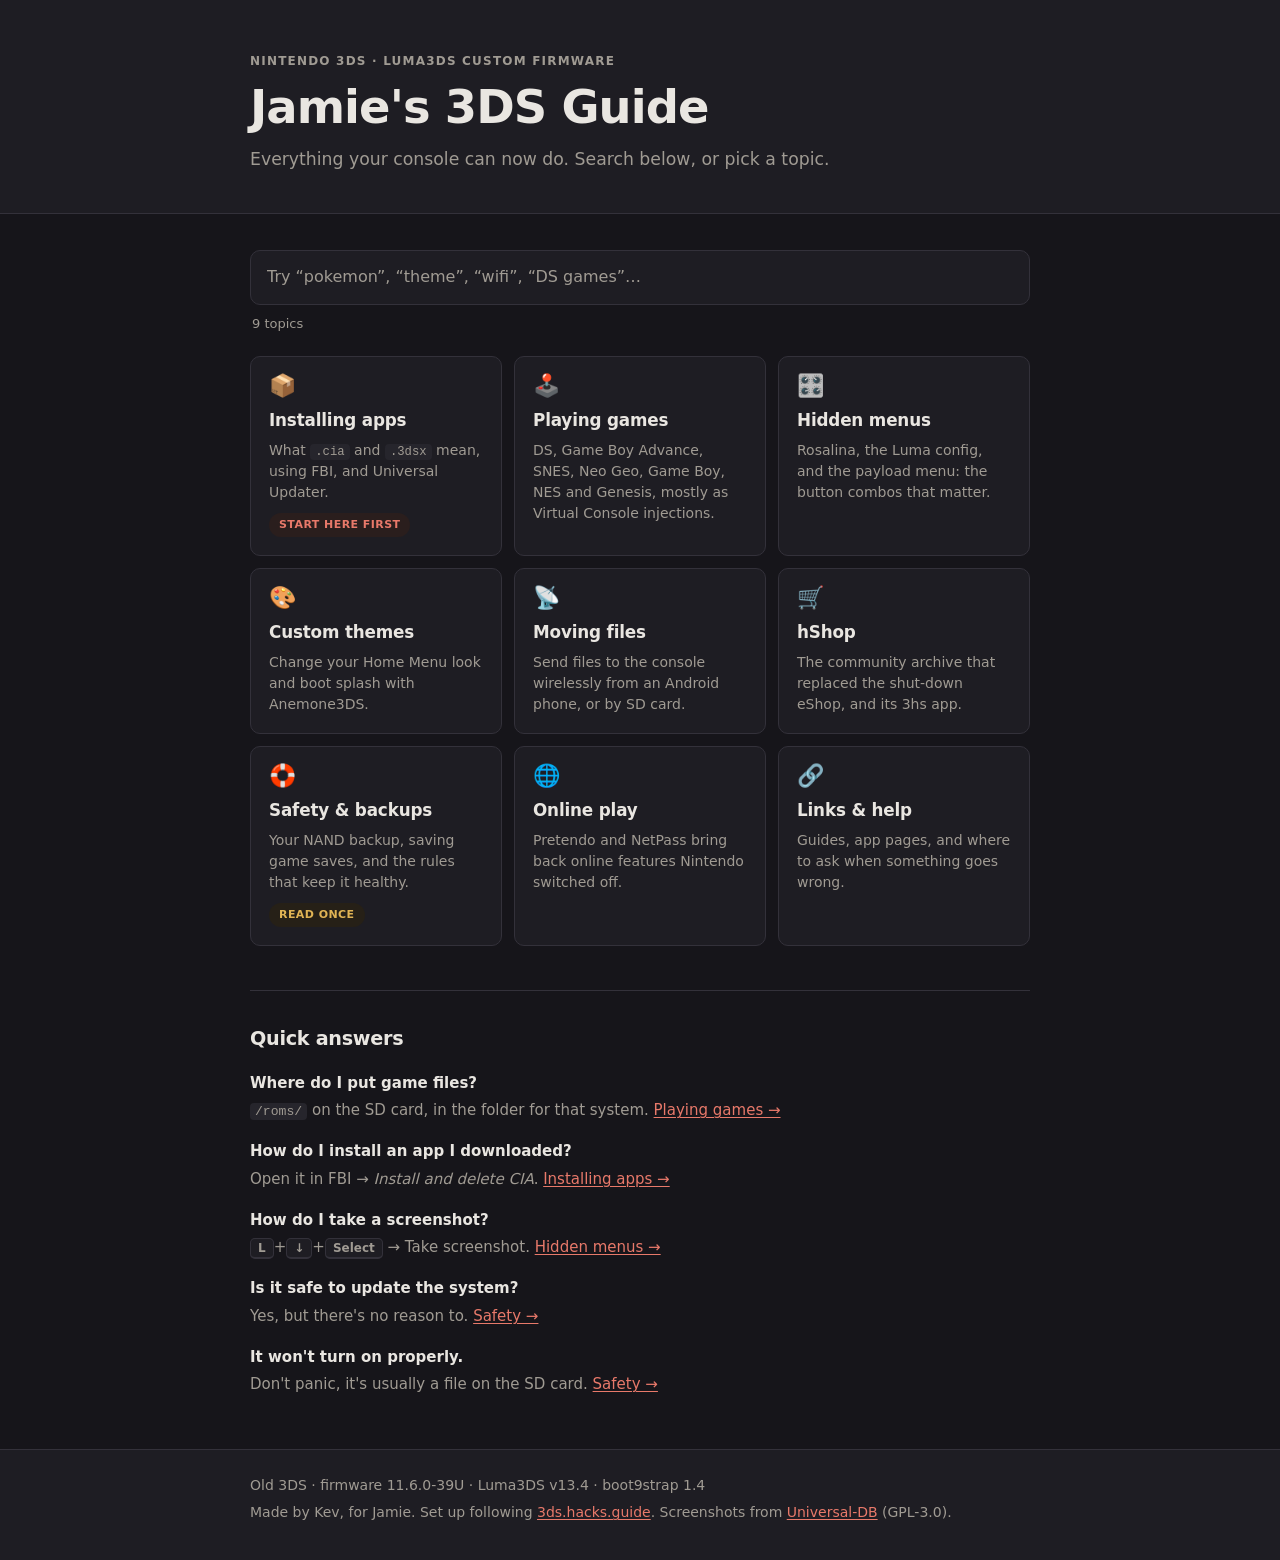
==== commit 2c6a3c07: "Dark mode only, VC-injection-first games guide, and rebrand to Jamie's 3DS Guide - style.css: drop t" ====
--- a/index.html
+++ b/index.html
@@ -3,7 +3,7 @@
 <head>
 <meta charset="utf-8">
 <meta name="viewport" content="width=device-width, initial-scale=1">
-<title>Your Modded 3DS: Owner's Guide</title>
+<title>Jamie's 3DS Guide</title>
 <meta name="description" content="A plain-English guide to your modded Nintendo 3DS: installing apps, themes, and playing DS, GBA, SNES, Neo Geo and Game Boy games.">
 <link rel="stylesheet" href="style.css">
 <link rel="icon" href="data:image/svg+xml,<svg xmlns='http://www.w3.org/2000/svg' viewBox='0 0 100 100'><text y='.9em' font-size='90'>🎮</text></svg>">
@@ -15,7 +15,7 @@
 <header class="hero">
   <div class="wrap">
     <p class="kicker">Nintendo 3DS · Luma3DS custom firmware</p>
-    <h1>Your Modded 3DS</h1>
+    <h1>Jamie's 3DS Guide</h1>
     <p class="lede">Everything your console can now do. Search below, or pick a topic.</p>
   </div>
 </header>
@@ -38,10 +38,10 @@
     </a>
 
     <a class="topic" href="games.html"
-       data-keywords="games play ds nds gba gameboy advance snes super nintendo neo geo turf masters gb gbc nes genesis mega drive megadrive emulator retroarch twilight snes9x pokemon unbound rom roms virtual console injection">
+       data-keywords="games play ds nds gba gameboy advance snes super nintendo neo geo turf masters gb gbc nes genesis mega drive megadrive emulator retroarch twilight snes9x pokemon unbound rom roms virtual console injection inject nsui new super ultimate injector">
       <span class="ico">🕹️</span>
       <h2>Playing games</h2>
-      <p>DS, Game Boy Advance, SNES, Neo Geo, Game Boy, NES and Genesis: which app for which system.</p>
+      <p>DS, Game Boy Advance, SNES, Neo Geo, Game Boy, NES and Genesis, mostly as Virtual Console injections.</p>
     </a>
 
     <a class="topic" href="menus.html"
@@ -52,7 +52,7 @@
     </a>
 
     <a class="topic" href="themes.html"
-       data-keywords="theme themes anemone theme plaza splash splashscreen boot custom look badges home menu appearance">
+       data-keywords="theme themes anemone theme plaza splash splashscreen boot custom look badges home menu appearance qr code">
       <span class="ico">🎨</span>
       <h2>Custom themes</h2>
       <p>Change your Home Menu look and boot splash with Anemone3DS.</p>
@@ -123,7 +123,7 @@
 <footer>
   <div class="wrap">
     <p>Old 3DS · firmware 11.6.0-39U · Luma3DS v13.4 · boot9strap 1.4</p>
-    <p class="muted">Set up following <a href="https://3ds.hacks.guide/" rel="noopener">3ds.hacks.guide</a>. Screenshots from <a href="https://db.universal-team.net/" rel="noopener">Universal-DB</a> (GPL-3.0).</p>
+    <p class="muted">Made by Kev, for Jamie. Set up following <a href="https://3ds.hacks.guide/" rel="noopener">3ds.hacks.guide</a>. Screenshots from <a href="https://db.universal-team.net/" rel="noopener">Universal-DB</a> (GPL-3.0).</p>
   </div>
 </footer>
 
--- a/style.css
+++ b/style.css
@@ -1,50 +1,20 @@
 :root {
-  --bg: #fbfaf8;
-  --surface: #ffffff;
-  --surface-2: #f4f2ee;
-  --text: #1c1b19;
-  --text-muted: #63605a;
-  --border: #e2ded7;
-  --accent: #b03a2e;
-  --accent-soft: #fdf2f0;
-  --tip: #1f6f5c;
-  --tip-soft: #eef7f4;
-  --warn: #9a6700;
-  --warn-soft: #fdf6e6;
+  --bg: #16151a;
+  --surface: #1e1d23;
+  --surface-2: #26252c;
+  --text: #e9e6e1;
+  --text-muted: #a09b93;
+  --border: #33313a;
+  --accent: #e8796a;
+  --accent-soft: #2a1e1d;
+  --tip: #5fc0a4;
+  --tip-soft: #172623;
+  --warn: #e0b354;
+  --warn-soft: #262017;
   --radius: 10px;
   --wrap: 820px;
   --mono: ui-monospace, "SF Mono", "Cascadia Code", Menlo, Consolas, monospace;
-}
-
-@media (prefers-color-scheme: dark) {
-  :root {
-    --bg: #16151a;
-    --surface: #1e1d23;
-    --surface-2: #26252c;
-    --text: #e9e6e1;
-    --text-muted: #a09b93;
-    --border: #33313a;
-    --accent: #e8796a;
-    --accent-soft: #2a1e1d;
-    --tip: #5fc0a4;
-    --tip-soft: #172623;
-    --warn: #e0b354;
-    --warn-soft: #262017;
-  }
-}
-:root[data-theme="dark"] {
-  --bg: #16151a; --surface: #1e1d23; --surface-2: #26252c;
-  --text: #e9e6e1; --text-muted: #a09b93; --border: #33313a;
-  --accent: #e8796a; --accent-soft: #2a1e1d;
-  --tip: #5fc0a4; --tip-soft: #172623;
-  --warn: #e0b354; --warn-soft: #262017;
-}
-:root[data-theme="light"] {
-  --bg: #fbfaf8; --surface: #ffffff; --surface-2: #f4f2ee;
-  --text: #1c1b19; --text-muted: #63605a; --border: #e2ded7;
-  --accent: #b03a2e; --accent-soft: #fdf2f0;
-  --tip: #1f6f5c; --tip-soft: #eef7f4;
-  --warn: #9a6700; --warn-soft: #fdf6e6;
+  color-scheme: dark;
 }
 
 * { box-sizing: border-box; }
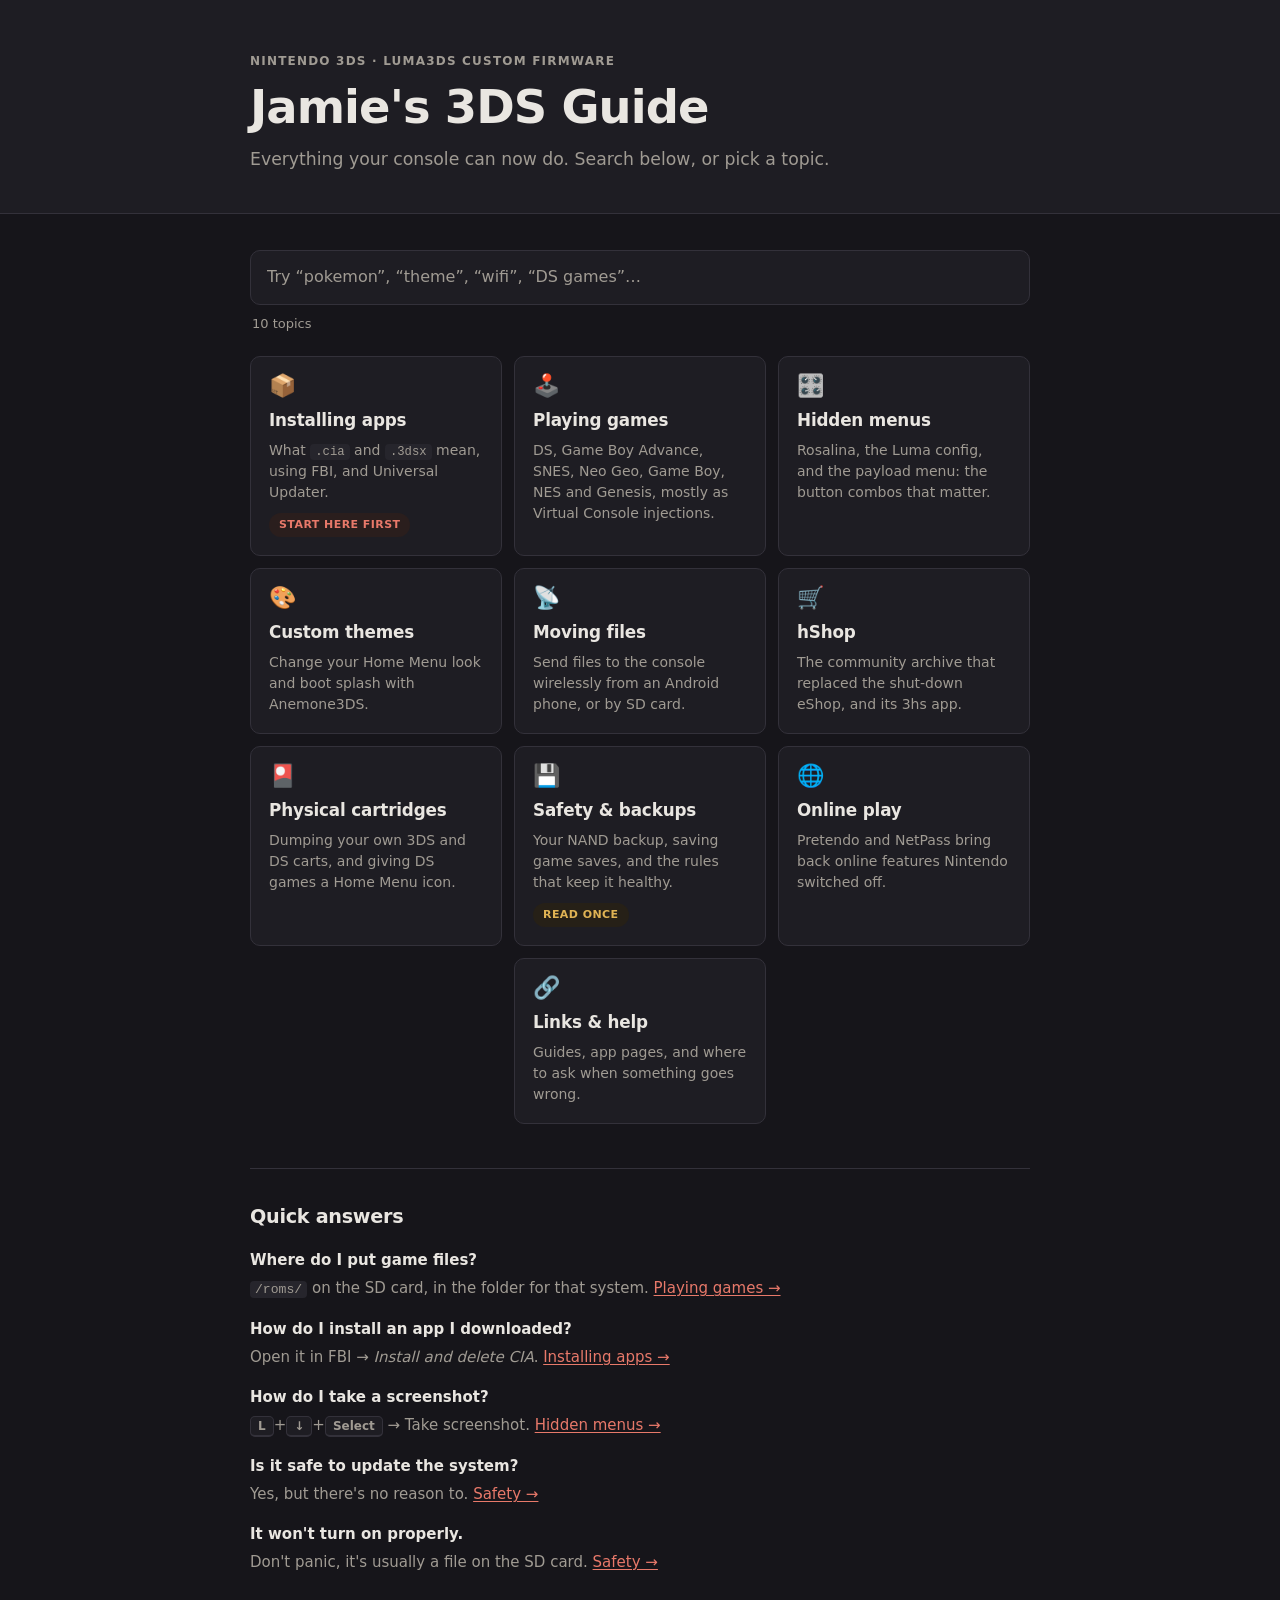
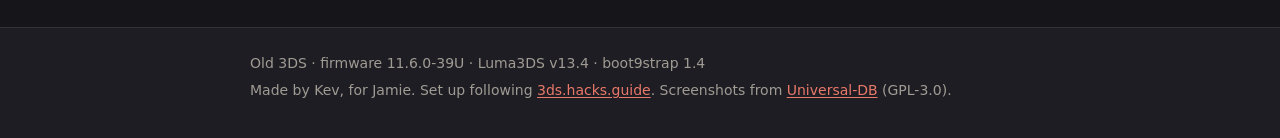
==== commit ee479d7a: "Fix Windows icon, add cartridge/forwarder guide, and other cleanups - Replace the Safety & backups e" ====
--- a/index.html
+++ b/index.html
@@ -24,7 +24,7 @@
 
   <div class="searchbar">
     <input id="search" type="search" placeholder="Try “pokemon”, “theme”, “wifi”, “DS games”…" autocomplete="off" aria-label="Search topics">
-    <p class="hint" id="hint">9 topics</p>
+    <p class="hint" id="hint">10 topics</p>
   </div>
 
   <div class="cards" id="cards">
@@ -72,9 +72,16 @@
       <p>The community archive that replaced the shut-down eShop, and its 3hs app.</p>
     </a>
 
+    <a class="topic" href="cartridges.html"
+       data-keywords="cartridge cart cia dump rip godmode9 godmode9i ndsforwarder forwarder physical game 3ds ds">
+      <span class="ico">🎴</span>
+      <h2>Physical cartridges</h2>
+      <p>Dumping your own 3DS and DS carts, and giving DS games a Home Menu icon.</p>
+    </a>
+
     <a class="topic" href="safety.html"
        data-keywords="safety backup nand brick bricked broken recover restore checkpoint saves sd card corrupt rules danger help">
-      <span class="ico">🛟</span>
+      <span class="ico">💾</span>
       <h2>Safety &amp; backups</h2>
       <p>Your NAND backup, saving game saves, and the rules that keep it healthy.</p>
       <span class="first warn-tag">Read once</span>
--- a/style.css
+++ b/style.css
@@ -96,7 +96,11 @@
   gap: 12px;
 }
 @media (min-width: 620px) { .cards { grid-template-columns: repeat(2, 1fr); } }
-@media (min-width: 900px) { .cards { grid-template-columns: repeat(3, 1fr); } }
+@media (min-width: 900px) {
+  .cards { grid-template-columns: repeat(3, 1fr); }
+  /* A card alone on the last row (nothing else at 3n+1) sits centered instead of stuck on the left. */
+  .topic:last-child:nth-child(3n+1) { grid-column: 2; }
+}
 
 .topic {
   display: block;
